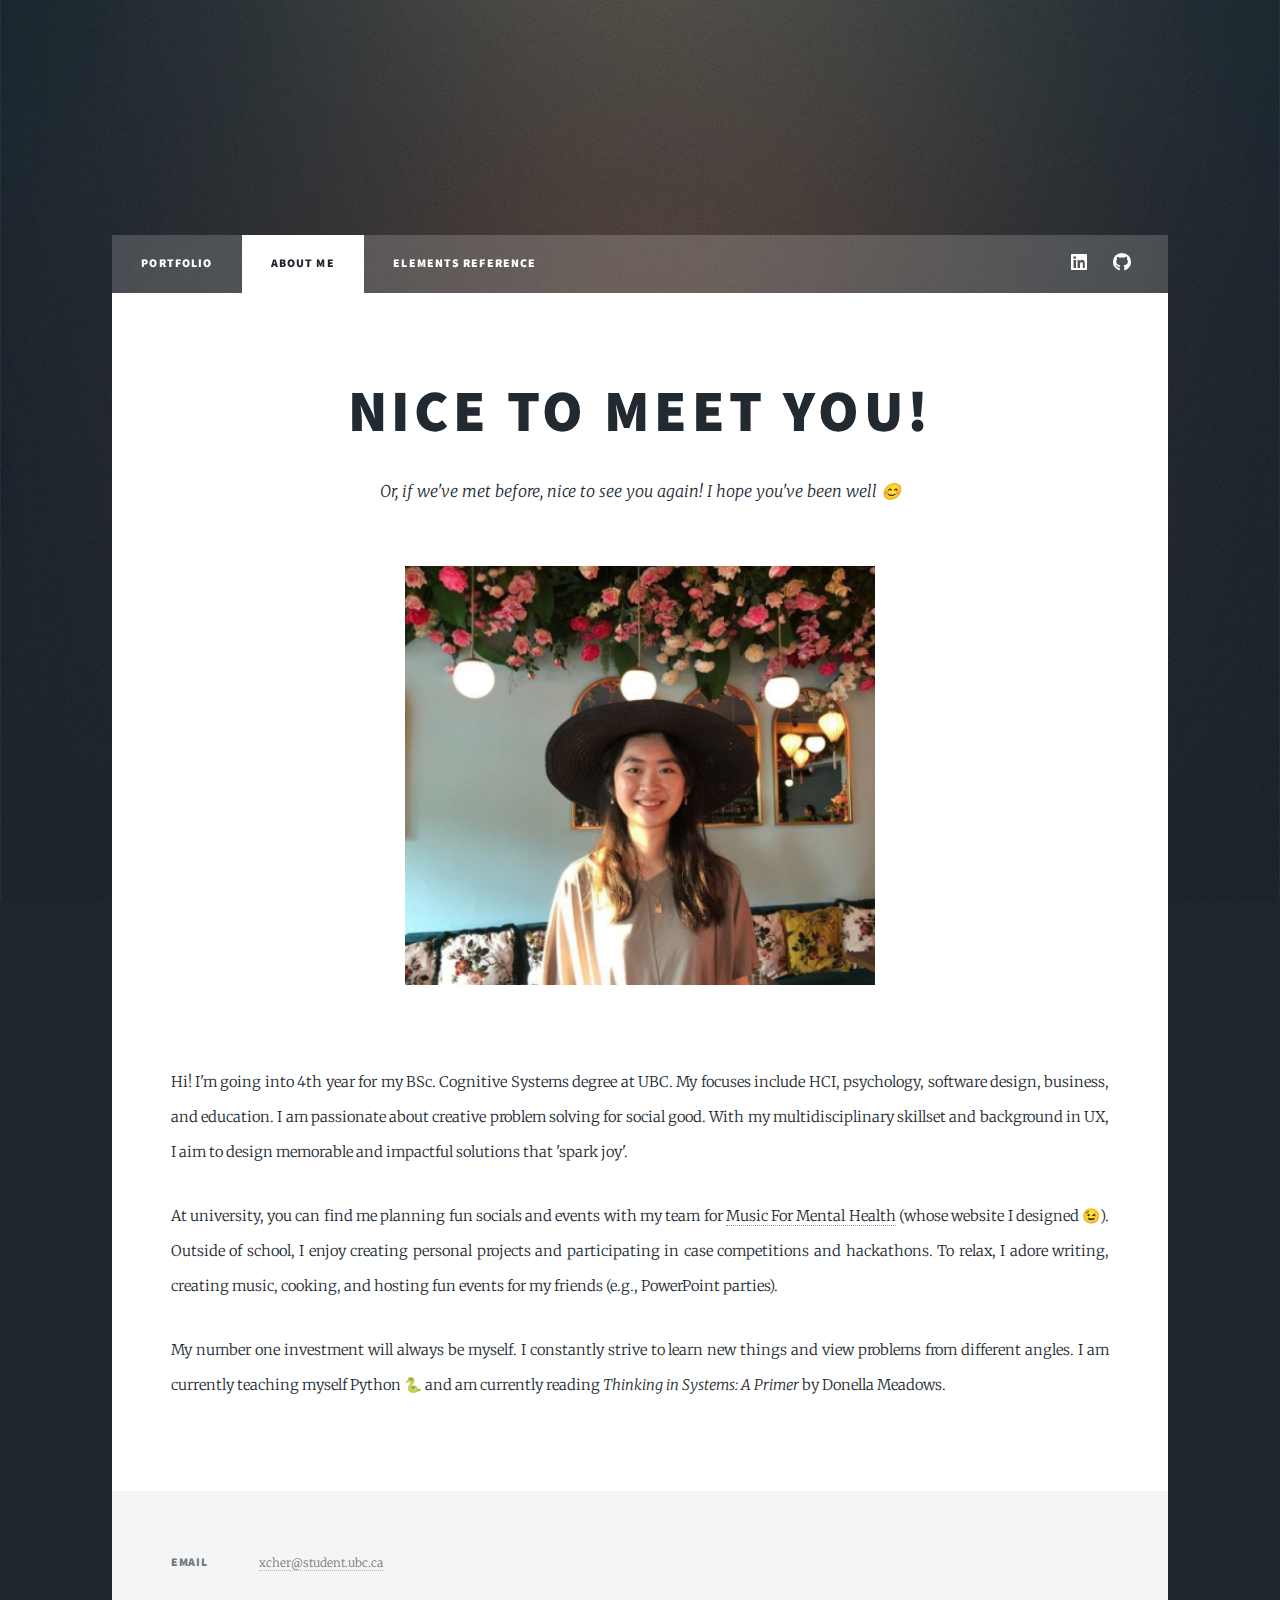
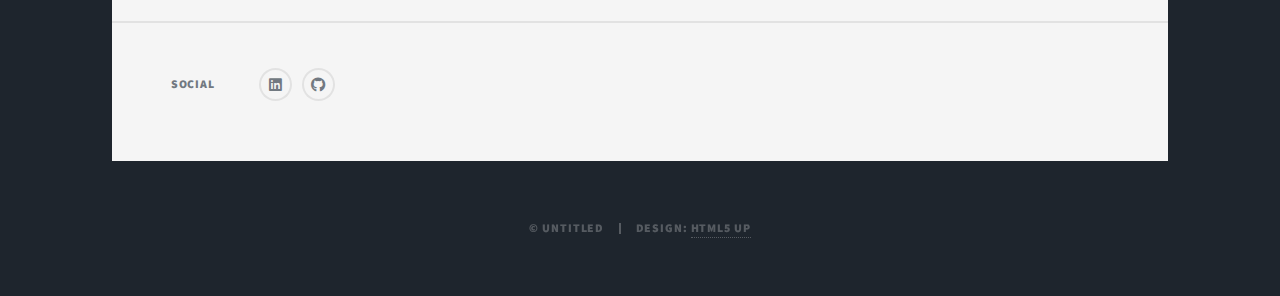
==== about.html @ a1183823 "cart.io pg" ====
<!DOCTYPE HTML>
<!--
	Massively by HTML5 UP
	html5up.net | @ajlkn
	Free for personal and commercial use under the CCA 3.0 license (html5up.net/license)
-->
<html>
	<head>
		<title>About Me</title>
		<link rel="shortcut icon" type="image/png" href="images/cher.png">
		<meta charset="utf-8" />
		<meta name="viewport" content="width=device-width, initial-scale=1, user-scalable=no" />
		<link rel="stylesheet" href="assets/css/main.css" />
		<noscript><link rel="stylesheet" href="assets/css/noscript.css" /></noscript>
	</head>
	<body class="is-preload">

		<!-- Wrapper -->
			<div id="wrapper" class="fade-in">

				<!-- Header -->
					<header id="header">
					</header>

				<!-- Nav -->
					<nav id="nav">
						<ul class="links">
							<li><a href="index.html">Portfolio</a></li>
							<li class="active"><a href="about.html">About Me</a></li>
							<li><a href="elements.html">Elements Reference</a></li>
						</ul>
						<ul class="icons">
							<li><a href="https://www.linkedin.com/in/cher-peng/" target="_blank" class="icon brands fa-linkedin"><span class="label">LinkedIn</span></a></li>
							<li><a href="https://github.com/xcherpeng" target="_blank" class="icon brands fa-github"><span class="label">GitHub</span></a></li>
						</ul>
					</nav>

				<!-- Main -->
					<div id="main">

						<!-- Post -->
							<section class="post">
								<header class="major">
									<h1>Nice to meet you!<br /></h1>
									<p>Or, if we've met before, nice to see you again! I hope you've been well 😊</p>
								</header>
								<div><img class="center" src="images/me.jpg" alt="" /></div>
								<p>Hi! I'm going into 4th year for my BSc. Cognitive Systems degree at UBC.
									My focuses include HCI, psychology, software design, business, and education. 
									I am passionate about creative problem solving for social good. With my multidisciplinary
									skillset and background in UX, I aim to design memorable and impactful solutions that 'spark joy'.
								</p>
								<p>At university, you can find me planning fun socials and events with my team for <a href="https://www.musicformentalhealth.ca/" target="blank">Music For Mental Health</a> (whose website I designed 😉). 
									Outside of school, I enjoy creating personal projects and participating in case competitions and hackathons.
									To relax, I adore writing, creating music, cooking, and hosting fun events for my friends (e.g., PowerPoint parties).
								</p>
								<p>My number one investment will always be myself. I constantly strive to learn new things and view problems
									from different angles. I am currently teaching myself Python 🐍 and am currently reading <i>Thinking in Systems: A Primer</i>
									by Donella Meadows. 
								</p>
								
							</section>

					</div>

				<!-- Footer -->
					<footer id="footer">
						<section class="split contact">
							<section>
								<h3>Email</h3>
								<p><a href="#">xcher@student.ubc.ca</a></p>
							</section>
							<section>
								<h3>Social</h3>
								<ul class="icons alt">
									<li><a href="https://www.linkedin.com/in/cher-peng/" target="_blank" class="icon brands fa-linkedin"><span class="label">LinkedIn</span></a></li>
									<li><a href="https://github.com/xcherpeng" target="_blank" class="icon brands fa-github"><span class="label">GitHub</span></a></li>
								</ul>
							</section>
						</section>
					</footer>

				<!-- Copyright -->
					<div id="copyright">
						<ul><li>&copy; Untitled</li><li>Design: <a href="https://html5up.net">HTML5 UP</a></li></ul>
					</div>

			</div>

		<!-- Scripts -->
			<script src="assets/js/jquery.min.js"></script>
			<script src="assets/js/jquery.scrollex.min.js"></script>
			<script src="assets/js/jquery.scrolly.min.js"></script>
			<script src="assets/js/browser.min.js"></script>
			<script src="assets/js/breakpoints.min.js"></script>
			<script src="assets/js/util.js"></script>
			<script src="assets/js/main.js"></script>

	</body>
</html>
---- assets/css/main.css ----
@import url(fontawesome-all.min.css);
@import url("https://fonts.googleapis.com/css?family=Merriweather:300,700,300italic,700italic|Source+Sans+Pro:900");

/*
	Massively by HTML5 UP
	html5up.net | @ajlkn
	Free for personal and commercial use under the CCA 3.0 license (html5up.net/license)
*/

html, body, div, span, applet, object,
iframe, h1, h2, h3, h4, h5, h6, p, blockquote,
pre, a, abbr, acronym, address, big, cite,
code, del, dfn, em, img, ins, kbd, q, s, samp,
small, strike, strong, sub, sup, tt, var, b,
u, i, center, dl, dt, dd, ol, ul, li, fieldset,
form, label, legend, table, caption, tbody,
tfoot, thead, tr, th, td, article, aside,
canvas, details, embed, figure, figcaption,
footer, header, hgroup, menu, nav, output, ruby,
section, summary, time, mark, audio, video {
	margin: 0;
	padding: 0;
	border: 0;
	font-size: 100%;
	font: inherit;
	vertical-align: baseline;}

article, aside, details, figcaption, figure,
footer, header, hgroup, menu, nav, section {
	display: block;}

body {
	line-height: 1;
}

ol, ul {
	list-style: none;
}

blockquote, q {
	quotes: none;
}

	blockquote:before, blockquote:after, q:before, q:after {
		content: '';
		content: none;
	}

table {
	border-collapse: collapse;
	border-spacing: 0;
}

body {
	-webkit-text-size-adjust: none;
}

mark {
	background-color: transparent;
	color: inherit;
}

input::-moz-focus-inner {
	border: 0;
	padding: 0;
}

input, select, textarea {
	-moz-appearance: none;
	-webkit-appearance: none;
	-ms-appearance: none;
	appearance: none;
}

/* Basic */

	@-ms-viewport {
		width: device-width;
	}

	body {
		-ms-overflow-style: scrollbar;
	}

	@media screen and (max-width: 480px) {

		html, body {
			min-width: 320px;
		}

	}

	html {
		box-sizing: border-box;
	}

	*, *:before, *:after {
		box-sizing: inherit;
	}

	body {
		background-color: #1e252d;
	}

		body.is-preload *, body.is-preload *:before, body.is-preload *:after {
			-moz-animation: none !important;
			-webkit-animation: none !important;
			-ms-animation: none !important;
			animation: none !important;
			-moz-transition: none !important;
			-webkit-transition: none !important;
			-ms-transition: none !important;
			transition: none !important;
		}

/* Type */

	html {
		font-size: 16pt;
	}

		@media screen and (max-width: 1680px) {

			html {
				font-size: 12pt;
			}

		}

		@media screen and (max-width: 1280px) {

			html {
				font-size: 11pt;
			}

		}

		@media screen and (max-width: 360px) {

			html {
				font-size: 10pt;
			}

		}

	body {
		color: #212931;
	}

	body, input, select, textarea {
		font-family: "Merriweather", Georgia, serif;
		font-weight: 300;
		font-size: 1rem;
		line-height: 2.375;
	}

	a {
		-moz-transition: color 0.2s ease-in-out, background-color 0.2s ease-in-out, border-color 0.2s ease-in-out, box-shadow 0.2s ease-in-out;
		-webkit-transition: color 0.2s ease-in-out, background-color 0.2s ease-in-out, border-color 0.2s ease-in-out, box-shadow 0.2s ease-in-out;
		-ms-transition: color 0.2s ease-in-out, background-color 0.2s ease-in-out, border-color 0.2s ease-in-out, box-shadow 0.2s ease-in-out;
		transition: color 0.2s ease-in-out, background-color 0.2s ease-in-out, border-color 0.2s ease-in-out, box-shadow 0.2s ease-in-out;
		border-bottom: dotted 1px;
		text-decoration: none;
	}

		a:hover {
			border-bottom-color: transparent;
		}

	strong, b {
		font-weight: 600;
	}

	em, i {
		font-style: italic;
	}

	p {
		text-align: justify;
		margin: 0 0 2rem 0;
	}

	h1, h2, h3, h4, h5, h6 {
		font-family: "Source Sans Pro", Helvetica, sans-serif;
		font-weight: 900;
		line-height: 1.5;
		letter-spacing: 0.075em;
		text-transform: uppercase;
		margin: 0 0 1rem 0;
	}

		h1 a, h2 a, h3 a, h4 a, h5 a, h6 a {
			border-bottom: 0;
			color: inherit;
			text-decoration: none;
		}

	h1 {
		font-size: 4rem;
		line-height: 1.1;
		margin: 0 0 2rem 0;
	}

	h2 {
		font-size: 1.75rem;
		line-height: 1.3;
		margin: 0 0 1.5rem 0;
	}


	h3 {
		font-size: 1.25rem;
		margin: 0 0 1.5rem 0;
	}

	h4 {
		font-size: 1rem;
	}

	h5 {
		font-size: 0.9rem;
	}

	h6 {
		font-size: 0.8rem;
	}

	sub {
		font-size: 0.8rem;
		position: relative;
		top: 0.5rem;
	}

	sup {
		font-size: 0.8rem;
		position: relative;
		top: -0.5rem;
	}

	blockquote {
		border-left: solid 4px;
		font-style: italic;
		margin: 0 0 2rem 0;
		padding: 0.5rem 0 0.5rem 2rem;
	}

	code {
		border: solid 2px;
		font-family: "Courier New", monospace;
		font-size: 0.9rem;
		margin: 0 0.25rem;
		padding: 0.25rem 0.65rem;
	}

	pre {
		-webkit-overflow-scrolling: touch;
		font-family: "Courier New", monospace;
		font-size: 0.9rem;
		margin: 0 0 2rem 0;
	}

		pre code {
			display: block;
			line-height: 1.75;
			padding: 1rem 1.5rem;
			overflow-x: auto;
		}

	hr {
		border: 0;
		border-bottom: solid 2px;
		margin: 3rem 0;
	}

		hr.major {
			margin: 5rem 0;
		}

	.align-left {
		text-align: left;
	}

	.align-center {
		text-align: center;
	}

	.align-right {
		text-align: right;
	}

	input, select, textarea {
		color: #212931;
	}

	a {
		color: #212931;
		border-bottom-color: rgba(33, 41, 49, 0.5);
	}

		a:hover {
			border-bottom-color: transparent;
			color: #18bfef !important;
		}

	strong, b {
		color: #212931;
	}

	h1, h2, h3, h4, h5, h6 {
		color: #212931;
	}

	blockquote {
		border-left-color: #eeeeee;
	}

	code {
		background: rgba(220, 220, 220, 0.25);
		border-color: #eeeeee;
	}

	hr {
		border-bottom-color: #eeeeee;
	}

/* Row */

	.row {
		display: flex;
		flex-wrap: wrap;
		box-sizing: border-box;
		align-items: stretch;
	}

		.row > * {
			box-sizing: border-box;
		}

		.row.gtr-uniform > * > :last-child {
			margin-bottom: 0;
		}

		.row.aln-left {
			justify-content: flex-start;
		}

		.row.aln-center {
			justify-content: center;
		}

		.row.aln-right {
			justify-content: flex-end;
		}

		.row.aln-top {
			align-items: flex-start;
		}

		.row.aln-middle {
			align-items: center;
		}

		.row.aln-bottom {
			align-items: flex-end;
		}

		.row > .imp {
			order: -1;
		}

		.row > .col-1 {
			width: 8.33333%;
		}

		.row > .off-1 {
			margin-left: 8.33333%;
		}

		.row > .col-2 {
			width: 16.66667%;
		}

		.row > .off-2 {
			margin-left: 16.66667%;
		}

		.row > .col-3 {
			width: 25%;
		}

		.row > .off-3 {
			margin-left: 25%;
		}

		.row > .col-4 {
			width: 33.33333%;
		}

		.row > .off-4 {
			margin-left: 33.33333%;
		}

		.row > .col-5 {
			width: 41.66667%;
		}

		.row > .off-5 {
			margin-left: 41.66667%;
		}

		.row > .col-6 {
			width: 50%;
		}

		.row > .off-6 {
			margin-left: 50%;
		}

		.row > .col-7 {
			width: 58.33333%;
		}

		.row > .off-7 {
			margin-left: 58.33333%;
		}

		.row > .col-8 {
			width: 66.66667%;
		}

		.row > .off-8 {
			margin-left: 66.66667%;
		}

		.row > .col-9 {
			width: 75%;
		}

		.row > .off-9 {
			margin-left: 75%;
		}

		.row > .col-10 {
			width: 83.33333%;
		}

		.row > .off-10 {
			margin-left: 83.33333%;
		}

		.row > .col-11 {
			width: 91.66667%;
		}

		.row > .off-11 {
			margin-left: 91.66667%;
		}

		.row > .col-12 {
			width: 100%;
		}

		.row > .off-12 {
			margin-left: 100%;
		}

		.row.gtr-0 {
			margin-top: 0;
			margin-left: 0rem;
		}

			.row.gtr-0 > * {
				padding: 0 0 0 0rem;
			}

			.row.gtr-0.gtr-uniform {
				margin-top: 0rem;
			}

				.row.gtr-0.gtr-uniform > * {
					padding-top: 0rem;
				}

		.row.gtr-25 {
			margin-top: 0;
			margin-left: -0.375rem;
		}

			.row.gtr-25 > * {
				padding: 0 0 0 0.375rem;
			}

			.row.gtr-25.gtr-uniform {
				margin-top: -0.375rem;
			}

				.row.gtr-25.gtr-uniform > * {
					padding-top: 0.375rem;
				}

		.row.gtr-50 {
			margin-top: 0;
			margin-left: -0.75rem;
		}

			.row.gtr-50 > * {
				padding: 0 0 0 0.75rem;
			}

			.row.gtr-50.gtr-uniform {
				margin-top: -0.75rem;
			}

				.row.gtr-50.gtr-uniform > * {
					padding-top: 0.75rem;
				}

		.row {
			margin-top: 0;
			margin-left: -1.5rem;
		}

			.row > * {
				padding: 0 0 0 1.5rem;
			}

			.row.gtr-uniform {
				margin-top: -1.5rem;
			}

				.row.gtr-uniform > * {
					padding-top: 1.5rem;
				}

		.row.gtr-150 {
			margin-top: 0;
			margin-left: -2.25rem;
		}

			.row.gtr-150 > * {
				padding: 0 0 0 2.25rem;
			}

			.row.gtr-150.gtr-uniform {
				margin-top: -2.25rem;
			}

				.row.gtr-150.gtr-uniform > * {
					padding-top: 2.25rem;
				}

		.row.gtr-200 {
			margin-top: 0;
			margin-left: -3rem;
		}

			.row.gtr-200 > * {
				padding: 0 0 0 3rem;
			}

			.row.gtr-200.gtr-uniform {
				margin-top: -3rem;
			}

				.row.gtr-200.gtr-uniform > * {
					padding-top: 3rem;
				}

		@media screen and (max-width: 1680px) {

			.row {
				display: flex;
				flex-wrap: wrap;
				box-sizing: border-box;
				align-items: stretch;
			}

				.row > * {
					box-sizing: border-box;
				}

				.row.gtr-uniform > * > :last-child {
					margin-bottom: 0;
				}

				.row.aln-left {
					justify-content: flex-start;
				}

				.row.aln-center {
					justify-content: center;
				}

				.row.aln-right {
					justify-content: flex-end;
				}

				.row.aln-top {
					align-items: flex-start;
				}

				.row.aln-middle {
					align-items: center;
				}

				.row.aln-bottom {
					align-items: flex-end;
				}

				.row > .imp-xlarge {
					order: -1;
				}

				.row > .col-1-xlarge {
					width: 8.33333%;
				}

				.row > .off-1-xlarge {
					margin-left: 8.33333%;
				}

				.row > .col-2-xlarge {
					width: 16.66667%;
				}

				.row > .off-2-xlarge {
					margin-left: 16.66667%;
				}

				.row > .col-3-xlarge {
					width: 25%;
				}

				.row > .off-3-xlarge {
					margin-left: 25%;
				}

				.row > .col-4-xlarge {
					width: 33.33333%;
				}

				.row > .off-4-xlarge {
					margin-left: 33.33333%;
				}

				.row > .col-5-xlarge {
					width: 41.66667%;
				}

				.row > .off-5-xlarge {
					margin-left: 41.66667%;
				}

				.row > .col-6-xlarge {
					width: 50%;
				}

				.row > .off-6-xlarge {
					margin-left: 50%;
				}

				.row > .col-7-xlarge {
					width: 58.33333%;
				}

				.row > .off-7-xlarge {
					margin-left: 58.33333%;
				}

				.row > .col-8-xlarge {
					width: 66.66667%;
				}

				.row > .off-8-xlarge {
					margin-left: 66.66667%;
				}

				.row > .col-9-xlarge {
					width: 75%;
				}

				.row > .off-9-xlarge {
					margin-left: 75%;
				}

				.row > .col-10-xlarge {
					width: 83.33333%;
				}

				.row > .off-10-xlarge {
					margin-left: 83.33333%;
				}

				.row > .col-11-xlarge {
					width: 91.66667%;
				}

				.row > .off-11-xlarge {
					margin-left: 91.66667%;
				}

				.row > .col-12-xlarge {
					width: 100%;
				}

				.row > .off-12-xlarge {
					margin-left: 100%;
				}

				.row.gtr-0 {
					margin-top: 0;
					margin-left: 0rem;
				}

					.row.gtr-0 > * {
						padding: 0 0 0 0rem;
					}

					.row.gtr-0.gtr-uniform {
						margin-top: 0rem;
					}

						.row.gtr-0.gtr-uniform > * {
							padding-top: 0rem;
						}

				.row.gtr-25 {
					margin-top: 0;
					margin-left: -0.375rem;
				}

					.row.gtr-25 > * {
						padding: 0 0 0 0.375rem;
					}

					.row.gtr-25.gtr-uniform {
						margin-top: -0.375rem;
					}

						.row.gtr-25.gtr-uniform > * {
							padding-top: 0.375rem;
						}

				.row.gtr-50 {
					margin-top: 0;
					margin-left: -0.75rem;
				}

					.row.gtr-50 > * {
						padding: 0 0 0 0.75rem;
					}

					.row.gtr-50.gtr-uniform {
						margin-top: -0.75rem;
					}

						.row.gtr-50.gtr-uniform > * {
							padding-top: 0.75rem;
						}

				.row {
					margin-top: 0;
					margin-left: -1.5rem;
				}

					.row > * {
						padding: 0 0 0 1.5rem;
					}

					.row.gtr-uniform {
						margin-top: -1.5rem;
					}

						.row.gtr-uniform > * {
							padding-top: 1.5rem;
						}

				.row.gtr-150 {
					margin-top: 0;
					margin-left: -2.25rem;
				}

					.row.gtr-150 > * {
						padding: 0 0 0 2.25rem;
					}

					.row.gtr-150.gtr-uniform {
						margin-top: -2.25rem;
					}

						.row.gtr-150.gtr-uniform > * {
							padding-top: 2.25rem;
						}

				.row.gtr-200 {
					margin-top: 0;
					margin-left: -3rem;
				}

					.row.gtr-200 > * {
						padding: 0 0 0 3rem;
					}

					.row.gtr-200.gtr-uniform {
						margin-top: -3rem;
					}

						.row.gtr-200.gtr-uniform > * {
							padding-top: 3rem;
						}

		}

		@media screen and (max-width: 1280px) {

			.row {
				display: flex;
				flex-wrap: wrap;
				box-sizing: border-box;
				align-items: stretch;
			}

				.row > * {
					box-sizing: border-box;
				}

				.row.gtr-uniform > * > :last-child {
					margin-bottom: 0;
				}

				.row.aln-left {
					justify-content: flex-start;
				}

				.row.aln-center {
					justify-content: center;
				}

				.row.aln-right {
					justify-content: flex-end;
				}

				.row.aln-top {
					align-items: flex-start;
				}

				.row.aln-middle {
					align-items: center;
				}

				.row.aln-bottom {
					align-items: flex-end;
				}

				.row > .imp-large {
					order: -1;
				}

				.row > .col-1-large {
					width: 8.33333%;
				}

				.row > .off-1-large {
					margin-left: 8.33333%;
				}

				.row > .col-2-large {
					width: 16.66667%;
				}

				.row > .off-2-large {
					margin-left: 16.66667%;
				}

				.row > .col-3-large {
					width: 25%;
				}

				.row > .off-3-large {
					margin-left: 25%;
				}

				.row > .col-4-large {
					width: 33.33333%;
				}

				.row > .off-4-large {
					margin-left: 33.33333%;
				}

				.row > .col-5-large {
					width: 41.66667%;
				}

				.row > .off-5-large {
					margin-left: 41.66667%;
				}

				.row > .col-6-large {
					width: 50%;
				}

				.row > .off-6-large {
					margin-left: 50%;
				}

				.row > .col-7-large {
					width: 58.33333%;
				}

				.row > .off-7-large {
					margin-left: 58.33333%;
				}

				.row > .col-8-large {
					width: 66.66667%;
				}

				.row > .off-8-large {
					margin-left: 66.66667%;
				}

				.row > .col-9-large {
					width: 75%;
				}

				.row > .off-9-large {
					margin-left: 75%;
				}

				.row > .col-10-large {
					width: 83.33333%;
				}

				.row > .off-10-large {
					margin-left: 83.33333%;
				}

				.row > .col-11-large {
					width: 91.66667%;
				}

				.row > .off-11-large {
					margin-left: 91.66667%;
				}

				.row > .col-12-large {
					width: 100%;
				}

				.row > .off-12-large {
					margin-left: 100%;
				}

				.row.gtr-0 {
					margin-top: 0;
					margin-left: 0rem;
				}

					.row.gtr-0 > * {
						padding: 0 0 0 0rem;
					}

					.row.gtr-0.gtr-uniform {
						margin-top: 0rem;
					}

						.row.gtr-0.gtr-uniform > * {
							padding-top: 0rem;
						}

				.row.gtr-25 {
					margin-top: 0;
					margin-left: -0.375rem;
				}

					.row.gtr-25 > * {
						padding: 0 0 0 0.375rem;
					}

					.row.gtr-25.gtr-uniform {
						margin-top: -0.375rem;
					}

						.row.gtr-25.gtr-uniform > * {
							padding-top: 0.375rem;
						}

				.row.gtr-50 {
					margin-top: 0;
					margin-left: -0.75rem;
				}

					.row.gtr-50 > * {
						padding: 0 0 0 0.75rem;
					}

					.row.gtr-50.gtr-uniform {
						margin-top: -0.75rem;
					}

						.row.gtr-50.gtr-uniform > * {
							padding-top: 0.75rem;
						}

				.row {
					margin-top: 0;
					margin-left: -1.5rem;
				}

					.row > * {
						padding: 0 0 0 1.5rem;
					}

					.row.gtr-uniform {
						margin-top: -1.5rem;
					}

						.row.gtr-uniform > * {
							padding-top: 1.5rem;
						}

				.row.gtr-150 {
					margin-top: 0;
					margin-left: -2.25rem;
				}

					.row.gtr-150 > * {
						padding: 0 0 0 2.25rem;
					}

					.row.gtr-150.gtr-uniform {
						margin-top: -2.25rem;
					}

						.row.gtr-150.gtr-uniform > * {
							padding-top: 2.25rem;
						}

				.row.gtr-200 {
					margin-top: 0;
					margin-left: -3rem;
				}

					.row.gtr-200 > * {
						padding: 0 0 0 3rem;
					}

					.row.gtr-200.gtr-uniform {
						margin-top: -3rem;
					}

						.row.gtr-200.gtr-uniform > * {
							padding-top: 3rem;
						}

		}

		@media screen and (max-width: 980px) {

			.row {
				display: flex;
				flex-wrap: wrap;
				box-sizing: border-box;
				align-items: stretch;
			}

				.row > * {
					box-sizing: border-box;
				}

				.row.gtr-uniform > * > :last-child {
					margin-bottom: 0;
				}

				.row.aln-left {
					justify-content: flex-start;
				}

				.row.aln-center {
					justify-content: center;
				}

				.row.aln-right {
					justify-content: flex-end;
				}

				.row.aln-top {
					align-items: flex-start;
				}

				.row.aln-middle {
					align-items: center;
				}

				.row.aln-bottom {
					align-items: flex-end;
				}

				.row > .imp-medium {
					order: -1;
				}

				.row > .col-1-medium {
					width: 8.33333%;
				}

				.row > .off-1-medium {
					margin-left: 8.33333%;
				}

				.row > .col-2-medium {
					width: 16.66667%;
				}

				.row > .off-2-medium {
					margin-left: 16.66667%;
				}

				.row > .col-3-medium {
					width: 25%;
				}

				.row > .off-3-medium {
					margin-left: 25%;
				}

				.row > .col-4-medium {
					width: 33.33333%;
				}

				.row > .off-4-medium {
					margin-left: 33.33333%;
				}

				.row > .col-5-medium {
					width: 41.66667%;
				}

				.row > .off-5-medium {
					margin-left: 41.66667%;
				}

				.row > .col-6-medium {
					width: 50%;
				}

				.row > .off-6-medium {
					margin-left: 50%;
				}

				.row > .col-7-medium {
					width: 58.33333%;
				}

				.row > .off-7-medium {
					margin-left: 58.33333%;
				}

				.row > .col-8-medium {
					width: 66.66667%;
				}

				.row > .off-8-medium {
					margin-left: 66.66667%;
				}

				.row > .col-9-medium {
					width: 75%;
				}

				.row > .off-9-medium {
					margin-left: 75%;
				}

				.row > .col-10-medium {
					width: 83.33333%;
				}

				.row > .off-10-medium {
					margin-left: 83.33333%;
				}

				.row > .col-11-medium {
					width: 91.66667%;
				}

				.row > .off-11-medium {
					margin-left: 91.66667%;
				}

				.row > .col-12-medium {
					width: 100%;
				}

				.row > .off-12-medium {
					margin-left: 100%;
				}

				.row.gtr-0 {
					margin-top: 0;
					margin-left: 0rem;
				}

					.row.gtr-0 > * {
						padding: 0 0 0 0rem;
					}

					.row.gtr-0.gtr-uniform {
						margin-top: 0rem;
					}

						.row.gtr-0.gtr-uniform > * {
							padding-top: 0rem;
						}

				.row.gtr-25 {
					margin-top: 0;
					margin-left: -0.375rem;
				}

					.row.gtr-25 > * {
						padding: 0 0 0 0.375rem;
					}

					.row.gtr-25.gtr-uniform {
						margin-top: -0.375rem;
					}

						.row.gtr-25.gtr-uniform > * {
							padding-top: 0.375rem;
						}

				.row.gtr-50 {
					margin-top: 0;
					margin-left: -0.75rem;
				}

					.row.gtr-50 > * {
						padding: 0 0 0 0.75rem;
					}

					.row.gtr-50.gtr-uniform {
						margin-top: -0.75rem;
					}

						.row.gtr-50.gtr-uniform > * {
							padding-top: 0.75rem;
						}

				.row {
					margin-top: 0;
					margin-left: -1.5rem;
				}

					.row > * {
						padding: 0 0 0 1.5rem;
					}

					.row.gtr-uniform {
						margin-top: -1.5rem;
					}

						.row.gtr-uniform > * {
							padding-top: 1.5rem;
						}

				.row.gtr-150 {
					margin-top: 0;
					margin-left: -2.25rem;
				}

					.row.gtr-150 > * {
						padding: 0 0 0 2.25rem;
					}

					.row.gtr-150.gtr-uniform {
						margin-top: -2.25rem;
					}

						.row.gtr-150.gtr-uniform > * {
							padding-top: 2.25rem;
						}

				.row.gtr-200 {
					margin-top: 0;
					margin-left: -3rem;
				}

					.row.gtr-200 > * {
						padding: 0 0 0 3rem;
					}

					.row.gtr-200.gtr-uniform {
						margin-top: -3rem;
					}

						.row.gtr-200.gtr-uniform > * {
							padding-top: 3rem;
						}

		}

		@media screen and (max-width: 736px) {

			.row {
				display: flex;
				flex-wrap: wrap;
				box-sizing: border-box;
				align-items: stretch;
			}

				.row > * {
					box-sizing: border-box;
				}

				.row.gtr-uniform > * > :last-child {
					margin-bottom: 0;
				}

				.row.aln-left {
					justify-content: flex-start;
				}

				.row.aln-center {
					justify-content: center;
				}

				.row.aln-right {
					justify-content: flex-end;
				}

				.row.aln-top {
					align-items: flex-start;
				}

				.row.aln-middle {
					align-items: center;
				}

				.row.aln-bottom {
					align-items: flex-end;
				}

				.row > .imp-small {
					order: -1;
				}

				.row > .col-1-small {
					width: 8.33333%;
				}

				.row > .off-1-small {
					margin-left: 8.33333%;
				}

				.row > .col-2-small {
					width: 16.66667%;
				}

				.row > .off-2-small {
					margin-left: 16.66667%;
				}

				.row > .col-3-small {
					width: 25%;
				}

				.row > .off-3-small {
					margin-left: 25%;
				}

				.row > .col-4-small {
					width: 33.33333%;
				}

				.row > .off-4-small {
					margin-left: 33.33333%;
				}

				.row > .col-5-small {
					width: 41.66667%;
				}

				.row > .off-5-small {
					margin-left: 41.66667%;
				}

				.row > .col-6-small {
					width: 50%;
				}

				.row > .off-6-small {
					margin-left: 50%;
				}

				.row > .col-7-small {
					width: 58.33333%;
				}

				.row > .off-7-small {
					margin-left: 58.33333%;
				}

				.row > .col-8-small {
					width: 66.66667%;
				}

				.row > .off-8-small {
					margin-left: 66.66667%;
				}

				.row > .col-9-small {
					width: 75%;
				}

				.row > .off-9-small {
					margin-left: 75%;
				}

				.row > .col-10-small {
					width: 83.33333%;
				}

				.row > .off-10-small {
					margin-left: 83.33333%;
				}

				.row > .col-11-small {
					width: 91.66667%;
				}

				.row > .off-11-small {
					margin-left: 91.66667%;
				}

				.row > .col-12-small {
					width: 100%;
				}

				.row > .off-12-small {
					margin-left: 100%;
				}

				.row.gtr-0 {
					margin-top: 0;
					margin-left: 0rem;
				}

					.row.gtr-0 > * {
						padding: 0 0 0 0rem;
					}

					.row.gtr-0.gtr-uniform {
						margin-top: 0rem;
					}

						.row.gtr-0.gtr-uniform > * {
							padding-top: 0rem;
						}

				.row.gtr-25 {
					margin-top: 0;
					margin-left: -0.375rem;
				}

					.row.gtr-25 > * {
						padding: 0 0 0 0.375rem;
					}

					.row.gtr-25.gtr-uniform {
						margin-top: -0.375rem;
					}

						.row.gtr-25.gtr-uniform > * {
							padding-top: 0.375rem;
						}

				.row.gtr-50 {
					margin-top: 0;
					margin-left: -0.75rem;
				}

					.row.gtr-50 > * {
						padding: 0 0 0 0.75rem;
					}

					.row.gtr-50.gtr-uniform {
						margin-top: -0.75rem;
					}

						.row.gtr-50.gtr-uniform > * {
							padding-top: 0.75rem;
						}

				.row {
					margin-top: 0;
					margin-left: -1.5rem;
				}

					.row > * {
						padding: 0 0 0 1.5rem;
					}

					.row.gtr-uniform {
						margin-top: -1.5rem;
					}

						.row.gtr-uniform > * {
							padding-top: 1.5rem;
						}

				.row.gtr-150 {
					margin-top: 0;
					margin-left: -2.25rem;
				}

					.row.gtr-150 > * {
						padding: 0 0 0 2.25rem;
					}

					.row.gtr-150.gtr-uniform {
						margin-top: -2.25rem;
					}

						.row.gtr-150.gtr-uniform > * {
							padding-top: 2.25rem;
						}

				.row.gtr-200 {
					margin-top: 0;
					margin-left: -3rem;
				}

					.row.gtr-200 > * {
						padding: 0 0 0 3rem;
					}

					.row.gtr-200.gtr-uniform {
						margin-top: -3rem;
					}

						.row.gtr-200.gtr-uniform > * {
							padding-top: 3rem;
						}

		}

		@media screen and (max-width: 480px) {

			.row {
				display: flex;
				flex-wrap: wrap;
				box-sizing: border-box;
				align-items: stretch;
			}

				.row > * {
					box-sizing: border-box;
				}

				.row.gtr-uniform > * > :last-child {
					margin-bottom: 0;
				}

				.row.aln-left {
					justify-content: flex-start;
				}

				.row.aln-center {
					justify-content: center;
				}

				.row.aln-right {
					justify-content: flex-end;
				}

				.row.aln-top {
					align-items: flex-start;
				}

				.row.aln-middle {
					align-items: center;
				}

				.row.aln-bottom {
					align-items: flex-end;
				}

				.row > .imp-xsmall {
					order: -1;
				}

				.row > .col-1-xsmall {
					width: 8.33333%;
				}

				.row > .off-1-xsmall {
					margin-left: 8.33333%;
				}

				.row > .col-2-xsmall {
					width: 16.66667%;
				}

				.row > .off-2-xsmall {
					margin-left: 16.66667%;
				}

				.row > .col-3-xsmall {
					width: 25%;
				}

				.row > .off-3-xsmall {
					margin-left: 25%;
				}

				.row > .col-4-xsmall {
					width: 33.33333%;
				}

				.row > .off-4-xsmall {
					margin-left: 33.33333%;
				}

				.row > .col-5-xsmall {
					width: 41.66667%;
				}

				.row > .off-5-xsmall {
					margin-left: 41.66667%;
				}

				.row > .col-6-xsmall {
					width: 50%;
				}

				.row > .off-6-xsmall {
					margin-left: 50%;
				}

				.row > .col-7-xsmall {
					width: 58.33333%;
				}

				.row > .off-7-xsmall {
					margin-left: 58.33333%;
				}

				.row > .col-8-xsmall {
					width: 66.66667%;
				}

				.row > .off-8-xsmall {
					margin-left: 66.66667%;
				}

				.row > .col-9-xsmall {
					width: 75%;
				}

				.row > .off-9-xsmall {
					margin-left: 75%;
				}

				.row > .col-10-xsmall {
					width: 83.33333%;
				}

				.row > .off-10-xsmall {
					margin-left: 83.33333%;
				}

				.row > .col-11-xsmall {
					width: 91.66667%;
				}

				.row > .off-11-xsmall {
					margin-left: 91.66667%;
				}

				.row > .col-12-xsmall {
					width: 100%;
				}

				.row > .off-12-xsmall {
					margin-left: 100%;
				}

				.row.gtr-0 {
					margin-top: 0;
					margin-left: 0rem;
				}

					.row.gtr-0 > * {
						padding: 0 0 0 0rem;
					}

					.row.gtr-0.gtr-uniform {
						margin-top: 0rem;
					}

						.row.gtr-0.gtr-uniform > * {
							padding-top: 0rem;
						}

				.row.gtr-25 {
					margin-top: 0;
					margin-left: -0.375rem;
				}

					.row.gtr-25 > * {
						padding: 0 0 0 0.375rem;
					}

					.row.gtr-25.gtr-uniform {
						margin-top: -0.375rem;
					}

						.row.gtr-25.gtr-uniform > * {
							padding-top: 0.375rem;
						}

				.row.gtr-50 {
					margin-top: 0;
					margin-left: -0.75rem;
				}

					.row.gtr-50 > * {
						padding: 0 0 0 0.75rem;
					}

					.row.gtr-50.gtr-uniform {
						margin-top: -0.75rem;
					}

						.row.gtr-50.gtr-uniform > * {
							padding-top: 0.75rem;
						}

				.row {
					margin-top: 0;
					margin-left: -1.5rem;
				}

					.row > * {
						padding: 0 0 0 1.5rem;
					}

					.row.gtr-uniform {
						margin-top: -1.5rem;
					}

						.row.gtr-uniform > * {
							padding-top: 1.5rem;
						}

				.row.gtr-150 {
					margin-top: 0;
					margin-left: -2.25rem;
				}

					.row.gtr-150 > * {
						padding: 0 0 0 2.25rem;
					}

					.row.gtr-150.gtr-uniform {
						margin-top: -2.25rem;
					}

						.row.gtr-150.gtr-uniform > * {
							padding-top: 2.25rem;
						}

				.row.gtr-200 {
					margin-top: 0;
					margin-left: -3rem;
				}

					.row.gtr-200 > * {
						padding: 0 0 0 3rem;
					}

					.row.gtr-200.gtr-uniform {
						margin-top: -3rem;
					}

						.row.gtr-200.gtr-uniform > * {
							padding-top: 3rem;
						}

		}

		@media screen and (max-width: 360px) {

			.row {
				display: flex;
				flex-wrap: wrap;
				box-sizing: border-box;
				align-items: stretch;
			}

				.row > * {
					box-sizing: border-box;
				}

				.row.gtr-uniform > * > :last-child {
					margin-bottom: 0;
				}

				.row.aln-left {
					justify-content: flex-start;
				}

				.row.aln-center {
					justify-content: center;
				}

				.row.aln-right {
					justify-content: flex-end;
				}

				.row.aln-top {
					align-items: flex-start;
				}

				.row.aln-middle {
					align-items: center;
				}

				.row.aln-bottom {
					align-items: flex-end;
				}

				.row > .imp-xxsmall {
					order: -1;
				}

				.row > .col-1-xxsmall {
					width: 8.33333%;
				}

				.row > .off-1-xxsmall {
					margin-left: 8.33333%;
				}

				.row > .col-2-xxsmall {
					width: 16.66667%;
				}

				.row > .off-2-xxsmall {
					margin-left: 16.66667%;
				}

				.row > .col-3-xxsmall {
					width: 25%;
				}

				.row > .off-3-xxsmall {
					margin-left: 25%;
				}

				.row > .col-4-xxsmall {
					width: 33.33333%;
				}

				.row > .off-4-xxsmall {
					margin-left: 33.33333%;
				}

				.row > .col-5-xxsmall {
					width: 41.66667%;
				}

				.row > .off-5-xxsmall {
					margin-left: 41.66667%;
				}

				.row > .col-6-xxsmall {
					width: 50%;
				}

				.row > .off-6-xxsmall {
					margin-left: 50%;
				}

				.row > .col-7-xxsmall {
					width: 58.33333%;
				}

				.row > .off-7-xxsmall {
					margin-left: 58.33333%;
				}

				.row > .col-8-xxsmall {
					width: 66.66667%;
				}

				.row > .off-8-xxsmall {
					margin-left: 66.66667%;
				}

				.row > .col-9-xxsmall {
					width: 75%;
				}

				.row > .off-9-xxsmall {
					margin-left: 75%;
				}

				.row > .col-10-xxsmall {
					width: 83.33333%;
				}

				.row > .off-10-xxsmall {
					margin-left: 83.33333%;
				}

				.row > .col-11-xxsmall {
					width: 91.66667%;
				}

				.row > .off-11-xxsmall {
					margin-left: 91.66667%;
				}

				.row > .col-12-xxsmall {
					width: 100%;
				}

				.row > .off-12-xxsmall {
					margin-left: 100%;
				}

				.row.gtr-0 {
					margin-top: 0;
					margin-left: 0rem;
				}

					.row.gtr-0 > * {
						padding: 0 0 0 0rem;
					}

					.row.gtr-0.gtr-uniform {
						margin-top: 0rem;
					}

						.row.gtr-0.gtr-uniform > * {
							padding-top: 0rem;
						}

				.row.gtr-25 {
					margin-top: 0;
					margin-left: -0.375rem;
				}

					.row.gtr-25 > * {
						padding: 0 0 0 0.375rem;
					}

					.row.gtr-25.gtr-uniform {
						margin-top: -0.375rem;
					}

						.row.gtr-25.gtr-uniform > * {
							padding-top: 0.375rem;
						}

				.row.gtr-50 {
					margin-top: 0;
					margin-left: -0.75rem;
				}

					.row.gtr-50 > * {
						padding: 0 0 0 0.75rem;
					}

					.row.gtr-50.gtr-uniform {
						margin-top: -0.75rem;
					}

						.row.gtr-50.gtr-uniform > * {
							padding-top: 0.75rem;
						}

				.row {
					margin-top: 0;
					margin-left: -1.5rem;
				}

					.row > * {
						padding: 0 0 0 1.5rem;
					}

					.row.gtr-uniform {
						margin-top: -1.5rem;
					}

						.row.gtr-uniform > * {
							padding-top: 1.5rem;
						}

				.row.gtr-150 {
					margin-top: 0;
					margin-left: -2.25rem;
				}

					.row.gtr-150 > * {
						padding: 0 0 0 2.25rem;
					}

					.row.gtr-150.gtr-uniform {
						margin-top: -2.25rem;
					}

						.row.gtr-150.gtr-uniform > * {
							padding-top: 2.25rem;
						}

				.row.gtr-200 {
					margin-top: 0;
					margin-left: -3rem;
				}

					.row.gtr-200 > * {
						padding: 0 0 0 3rem;
					}

					.row.gtr-200.gtr-uniform {
						margin-top: -3rem;
					}

						.row.gtr-200.gtr-uniform > * {
							padding-top: 3rem;
						}

		}

/* Box */

	.box {
		border: solid 2px;
		margin-bottom: 2rem;
		padding: 1.5rem;
	}

		.box > :last-child,
		.box > :last-child > :last-child,
		.box > :last-child > :last-child > :last-child {
			margin-bottom: 0;
		}

		.box.alt {
			border: 0;
			border-radius: 0;
			padding: 0;
		}

	.box {
		border-color: #eeeeee;
	}

/* Button */

	input[type="submit"],
	input[type="reset"],
	input[type="button"],
	button,
	.button {
		-moz-appearance: none;
		-webkit-appearance: none;
		-ms-appearance: none;
		appearance: none;
		-moz-transition: background-color 0.2s ease-in-out, box-shadow 0.2s ease-in-out, color 0.2s ease-in-out;
		-webkit-transition: background-color 0.2s ease-in-out, box-shadow 0.2s ease-in-out, color 0.2s ease-in-out;
		-ms-transition: background-color 0.2s ease-in-out, box-shadow 0.2s ease-in-out, color 0.2s ease-in-out;
		transition: background-color 0.2s ease-in-out, box-shadow 0.2s ease-in-out, color 0.2s ease-in-out;
		border: 0;
		border-radius: 0;
		cursor: pointer;
		display: inline-block;
		font-family: "Source Sans Pro", Helvetica, sans-serif;
		font-size: 0.8rem;
		font-weight: 900;
		letter-spacing: 0.075em;
		height: 3rem;
		line-height: 3rem;
		padding: 0 2rem;
		text-align: center;
		text-decoration: none;
		text-transform: uppercase;
		white-space: nowrap;
	}

		input[type="submit"].icon:before,
		input[type="reset"].icon:before,
		input[type="button"].icon:before,
		button.icon:before,
		.button.icon:before {
			margin-right: 0.5rem;
		}

		input[type="submit"].icon.solo,
		input[type="reset"].icon.solo,
		input[type="button"].icon.solo,
		button.icon.solo,
		.button.icon.solo {
			position: relative;
			width: 4rem;
			height: 4rem;
			line-height: 4rem;
			border-radius: 4rem;
			text-indent: 4rem;
			overflow: hidden;
			padding: 0;
			white-space: nowrap;
		}

			input[type="submit"].icon.solo:before,
			input[type="reset"].icon.solo:before,
			input[type="button"].icon.solo:before,
			button.icon.solo:before,
			.button.icon.solo:before {
				position: absolute;
				display: block;
				top: 0;
				left: 0;
				width: inherit;
				height: inherit;
				line-height: inherit;
				font-size: 1.25rem;
				margin-right: 0;
				text-align: center;
				text-indent: 0;
			}

		input[type="submit"].fit,
		input[type="reset"].fit,
		input[type="button"].fit,
		button.fit,
		.button.fit {
			width: 100%;
		}

		input[type="submit"].small,
		input[type="reset"].small,
		input[type="button"].small,
		button.small,
		.button.small {
			font-size: 0.7rem;
			height: 2.5rem;
			line-height: 2.5rem;
			padding: 0 1.5rem;
		}

		input[type="submit"].large,
		input[type="reset"].large,
		input[type="button"].large,
		button.large,
		.button.large {
			font-size: 0.9rem;
			height: 3.5rem;
			line-height: 3.5rem;
			padding: 0 2.75rem;
		}

		@media screen and (max-width: 980px) {

			input[type="submit"],
			input[type="reset"],
			input[type="button"],
			button,
			.button {
				font-size: 0.9rem;
				height: 3.25rem;
				line-height: 3.25rem;
			}

				input[type="submit"].large,
				input[type="reset"].large,
				input[type="button"].large,
				button.large,
				.button.large {
					font-size: 1rem;
					height: 3.75rem;
					line-height: 3.75rem;
				}

		}

		input[type="submit"].disabled, input[type="submit"]:disabled,
		input[type="reset"].disabled,
		input[type="reset"]:disabled,
		input[type="button"].disabled,
		input[type="button"]:disabled,
		button.disabled,
		button:disabled,
		.button.disabled,
		.button:disabled {
			pointer-events: none;
			opacity: 0.25;
		}

	input[type="submit"],
	input[type="reset"],
	input[type="button"],
	button,
	.button {
		background-color: transparent;
		box-shadow: inset 0 0 0 2px #212931;
		color: #212931 !important;
	}

		input[type="submit"]:hover,
		input[type="reset"]:hover,
		input[type="button"]:hover,
		button:hover,
		.button:hover {
			box-shadow: inset 0 0 0 2px #18bfef;
			color: #18bfef !important;
		}

		input[type="submit"].primary,
		input[type="reset"].primary,
		input[type="button"].primary,
		button.primary,
		.button.primary {
			background-color: #212931;
			box-shadow: none;
			color: #ffffff !important;
		}

			input[type="submit"].primary:hover,
			input[type="reset"].primary:hover,
			input[type="button"].primary:hover,
			button.primary:hover,
			.button.primary:hover {
				background-color: #18bfef;
			}

/* Form */

	form {
		margin: 0 0 2rem 0;
	}

		form > :last-child {
			margin-bottom: 0;
		}

		form > .fields {
			display: -moz-flex;
			display: -webkit-flex;
			display: -ms-flex;
			display: flex;
			-moz-flex-wrap: wrap;
			-webkit-flex-wrap: wrap;
			-ms-flex-wrap: wrap;
			flex-wrap: wrap;
			width: calc(100% + 3rem);
			margin: -1.5rem 0 2rem -1.5rem;
		}

			form > .fields > .field {
				-moz-flex-grow: 0;
				-webkit-flex-grow: 0;
				-ms-flex-grow: 0;
				flex-grow: 0;
				-moz-flex-shrink: 0;
				-webkit-flex-shrink: 0;
				-ms-flex-shrink: 0;
				flex-shrink: 0;
				padding: 1.5rem 0 0 1.5rem;
				width: calc(100% - 1.5rem);
			}

				form > .fields > .field.half {
					width: calc(50% - 0.75rem);
				}

				form > .fields > .field.third {
					width: calc(100%/3 - 0.5rem);
				}

				form > .fields > .field.quarter {
					width: calc(25% - 0.375rem);
				}

		@media screen and (max-width: 480px) {

			form > .fields {
				width: calc(100% + 3rem);
				margin: -1.5rem 0 2rem -1.5rem;
			}

				form > .fields > .field {
					padding: 1.5rem 0 0 1.5rem;
					width: calc(100% - 1.5rem);
				}

					form > .fields > .field.half {
						width: calc(100% - 1.5rem);
					}

					form > .fields > .field.third {
						width: calc(100% - 1.5rem);
					}

					form > .fields > .field.quarter {
						width: calc(100% - 1.5rem);
					}

		}

	label {
		display: block;
		font-family: "Source Sans Pro", Helvetica, sans-serif;
		font-weight: 900;
		line-height: 1.5;
		letter-spacing: 0.075em;
		font-size: 0.8rem;
		text-transform: uppercase;
		margin: 0 0 0.75rem 0;
	}

		@media screen and (max-width: 980px) {

			label {
				font-size: 0.9rem;
			}

		}

	input[type="text"],
	input[type="password"],
	input[type="email"],
	select,
	textarea {
		-moz-appearance: none;
		-webkit-appearance: none;
		-ms-appearance: none;
		appearance: none;
		background: transparent;
		border-radius: 0;
		border: solid 2px;
		color: inherit;
		display: block;
		outline: 0;
		padding: 0 1rem;
		text-decoration: none;
		width: 100%;
	}

		input[type="text"]:invalid,
		input[type="password"]:invalid,
		input[type="email"]:invalid,
		select:invalid,
		textarea:invalid {
			box-shadow: none;
		}

	select {
		background-size: 1.25rem;
		background-repeat: no-repeat;
		background-position: calc(100% - 1rem) center;
		height: 3rem;
		padding-right: 3rem;
		text-overflow: ellipsis;
	}

		select:focus::-ms-value {
			background-color: transparent;
		}

		select::-ms-expand {
			display: none;
		}

	input[type="text"],
	input[type="password"],
	input[type="email"],
	select {
		height: 3rem;
	}

	textarea {
		padding: 0.75rem 1rem;
	}

	input[type="checkbox"],
	input[type="radio"] {
		-moz-appearance: none;
		-webkit-appearance: none;
		-ms-appearance: none;
		appearance: none;
		display: block;
		float: left;
		margin-right: -2rem;
		opacity: 0;
		width: 1rem;
		z-index: -1;
	}

		input[type="checkbox"] + label,
		input[type="radio"] + label {
			text-decoration: none;
			cursor: pointer;
			display: inline-block;
			font-size: 1rem;
			letter-spacing: 0;
			font-family: "Merriweather", Georgia, serif;
			text-transform: none;
			font-weight: 300;
			padding-left: 2.8rem;
			padding-right: 1rem;
			position: relative;
		}

			input[type="checkbox"] + label:before,
			input[type="radio"] + label:before {
				-moz-osx-font-smoothing: grayscale;
				-webkit-font-smoothing: antialiased;
				display: inline-block;
				font-style: normal;
				font-variant: normal;
				text-rendering: auto;
				line-height: 1;
				text-transform: none !important;
				font-family: 'Font Awesome 5 Free';
				font-weight: 900;
			}

			input[type="checkbox"] + label:before,
			input[type="radio"] + label:before {
				border-radius: 0;
				border: solid 2px;
				content: '';
				display: inline-block;
				font-size: 0.8rem;
				height: 1.8rem;
				left: 0;
				line-height: 1.65rem;
				position: absolute;
				text-align: center;
				top: -0.125rem;
				width: 1.8rem;
			}

		input[type="checkbox"]:checked + label:before,
		input[type="radio"]:checked + label:before {
			content: '\f00c';
		}

	input[type="checkbox"] + label:before {
		border-radius: 0;
	}

	input[type="radio"] + label:before {
		border-radius: 100%;
	}

	::-webkit-input-placeholder {
		opacity: 1.0;
	}

	:-moz-placeholder {
		opacity: 1.0;
	}

	::-moz-placeholder {
		opacity: 1.0;
	}

	:-ms-input-placeholder {
		opacity: 1.0;
	}

	label {
		color: #212931;
	}

	input[type="text"],
	input[type="password"],
	input[type="email"],
	select,
	textarea {
		border-color: #eeeeee;
	}

		input[type="text"]:focus,
		input[type="password"]:focus,
		input[type="email"]:focus,
		select:focus,
		textarea:focus {
			border-color: #18bfef;
		}

	select {
		background-image: url("data:image/svg+xml;charset=utf8,%3Csvg xmlns='http://www.w3.org/2000/svg' width='40' height='40' preserveAspectRatio='none' viewBox='0 0 40 40'%3E%3Cpath d='M9.4,12.3l10.4,10.4l10.4-10.4c0.2-0.2,0.5-0.4,0.9-0.4c0.3,0,0.6,0.1,0.9,0.4l3.3,3.3c0.2,0.2,0.4,0.5,0.4,0.9 c0,0.4-0.1,0.6-0.4,0.9L20.7,31.9c-0.2,0.2-0.5,0.4-0.9,0.4c-0.3,0-0.6-0.1-0.9-0.4L4.3,17.3c-0.2-0.2-0.4-0.5-0.4-0.9 c0-0.4,0.1-0.6,0.4-0.9l3.3-3.3c0.2-0.2,0.5-0.4,0.9-0.4S9.1,12.1,9.4,12.3z' fill='%23eeeeee' /%3E%3C/svg%3E");
	}

		select option {
			background-color: #ffffff;
			color: #212931;
		}

	.select-wrapper:before {
		color: #eeeeee;
	}

	input[type="checkbox"] + label,
	input[type="radio"] + label {
		color: #212931;
	}

		input[type="checkbox"] + label:before,
		input[type="radio"] + label:before {
			border-color: #eeeeee;
		}

	input[type="checkbox"]:checked + label:before,
	input[type="radio"]:checked + label:before {
		background-color: #212931;
		border-color: #212931;
		color: #ffffff;
	}

	input[type="checkbox"]:focus + label:before,
	input[type="radio"]:focus + label:before {
		border-color: #18bfef;
	}

	::-webkit-input-placeholder {
		color: #909498 !important;
	}

	:-moz-placeholder {
		color: #909498 !important;
	}

	::-moz-placeholder {
		color: #909498 !important;
	}

	:-ms-input-placeholder {
		color: #909498 !important;
	}

	.formerize-placeholder {
		color: #909498 !important;
	}

/* Icon */

	.icon {
		text-decoration: none;
		border-bottom: none;
		position: relative;
	}

		.icon:before {
			-moz-osx-font-smoothing: grayscale;
			-webkit-font-smoothing: antialiased;
			display: inline-block;
			font-style: normal;
			font-variant: normal;
			text-rendering: auto;
			line-height: 1;
			text-transform: none !important;
			font-family: 'Font Awesome 5 Free';
			font-weight: 400;
		}

		.icon > .label {
			display: none;
		}

		.icon:before {
			line-height: inherit;
		}

		.icon.solid:before {
			font-weight: 900;
		}

		.icon.brands:before {
			font-family: 'Font Awesome 5 Brands';
		}

/* Image */

	.image {
		border: 0;
		display: inline-block;
		position: relative;
	}

		.image img {
			display: block;
		}


		.image.left, .image.right {
			max-width: 40%;
		}

			.image.left img, .image.right img {
				width: 100%;
			}

		.image.left {
			float: left;
			margin: 0 2rem 2rem 0;
			top: 0.75rem;
		}

		.image.right {
			float: right;
			margin: 0 0 2rem 2rem;
			top: 0.75rem;
		}

		.image.fit {
			display: block;
			margin: 2.5rem 0;
			width: 100%;
		}

			.image.fit:first-child {
				margin-top: 0;
			}

			.image.fit img {
				width: 100%;
			}

		.image.main {
			display: block;
			margin: 4rem 0;
			width: 100%;
		}

			.image.main:first-child {
				margin-top: 0;
			}

			.image.main img {
				width: 100%;
			}

		@media screen and (max-width: 736px) {

			.image.fit {
				margin: 2rem 0;
			}

			.image.main {
				margin: 2rem 0;
			}

		}

	.center {
		display: block;
		margin-left: auto;
		margin-right: auto;
		margin-bottom: 80px;
		width: 50%;
		
	}

	a.image {
		overflow: hidden;
	}

		a.image img {
			-moz-transition: -moz-transform 0.2s ease-out;
			-webkit-transition: -webkit-transform 0.2s ease-out;
			-ms-transition: -ms-transform 0.2s ease-out;
			transition: transform 0.2s ease-out;
		}

		a.image:hover img {
			-moz-transform: scale(1.05);
			-webkit-transform: scale(1.05);
			-ms-transform: scale(1.05);
			transform: scale(1.05);
		}

/* Actions */

	ul.actions {
		display: -moz-flex;
		display: -webkit-flex;
		display: -ms-flex;
		display: flex;
		cursor: default;
		list-style: none;
		margin-left: -1rem;
		padding-left: 0;
	}

		ul.actions li {
			padding: 0 0 0 1rem;
			vertical-align: middle;
		}

		ul.actions.special {
			-moz-justify-content: center;
			-webkit-justify-content: center;
			-ms-justify-content: center;
			justify-content: center;
			width: 100%;
			margin-left: 0;
		}

			ul.actions.special li:first-child {
				padding-left: 0;
			}

		ul.actions.stacked {
			-moz-flex-direction: column;
			-webkit-flex-direction: column;
			-ms-flex-direction: column;
			flex-direction: column;
			margin-left: 0;
		}

			ul.actions.stacked li {
				padding: 1.3rem 0 0 0;
			}

				ul.actions.stacked li:first-child {
					padding-top: 0;
				}

		ul.actions.fit {
			width: calc(100% + 1rem);
		}

			ul.actions.fit li {
				-moz-flex-grow: 1;
				-webkit-flex-grow: 1;
				-ms-flex-grow: 1;
				flex-grow: 1;
				-moz-flex-shrink: 1;
				-webkit-flex-shrink: 1;
				-ms-flex-shrink: 1;
				flex-shrink: 1;
				width: 100%;
			}

				ul.actions.fit li > * {
					width: 100%;
				}

			ul.actions.fit.stacked {
				width: 100%;
			}

		@media screen and (max-width: 480px) {

			ul.actions:not(.fixed) {
				-moz-flex-direction: column;
				-webkit-flex-direction: column;
				-ms-flex-direction: column;
				flex-direction: column;
				margin-left: 0;
				width: 100% !important;
			}

				ul.actions:not(.fixed) li {
					-moz-flex-grow: 1;
					-webkit-flex-grow: 1;
					-ms-flex-grow: 1;
					flex-grow: 1;
					-moz-flex-shrink: 1;
					-webkit-flex-shrink: 1;
					-ms-flex-shrink: 1;
					flex-shrink: 1;
					padding: 1rem 0 0 0;
					text-align: center;
					width: 100%;
				}

					ul.actions:not(.fixed) li > * {
						width: 100%;
					}

					ul.actions:not(.fixed) li:first-child {
						padding-top: 0;
					}

					ul.actions:not(.fixed) li input[type="submit"],
					ul.actions:not(.fixed) li input[type="reset"],
					ul.actions:not(.fixed) li input[type="button"],
					ul.actions:not(.fixed) li button,
					ul.actions:not(.fixed) li .button {
						width: 100%;
					}

						ul.actions:not(.fixed) li input[type="submit"].icon:before,
						ul.actions:not(.fixed) li input[type="reset"].icon:before,
						ul.actions:not(.fixed) li input[type="button"].icon:before,
						ul.actions:not(.fixed) li button.icon:before,
						ul.actions:not(.fixed) li .button.icon:before {
							margin-left: -0.5rem;
						}

		}

/* Icons */

	ul.icons {
		cursor: default;
		list-style: none;
		padding-left: 0;
	}

		ul.icons li {
			display: inline-block;
			padding: 0 0.5rem 0 0;
			vertical-align: middle;
		}

			ul.icons li:last-child {
				padding-right: 0;
			}

			ul.icons li .icon:before {
				width: 2.25rem;
				height: 2.25rem;
				line-height: 2.25rem;
				display: inline-block;
				text-align: center;
				border-radius: 100%;
				font-size: 1.25rem;
			}

		ul.icons.alt li .icon:before {
			-moz-transition: color 0.2s ease-in-out, background-color 0.2s ease-in-out, border-color 0.2s ease-in-out, box-shadow 0.2s ease-in-out;
			-webkit-transition: color 0.2s ease-in-out, background-color 0.2s ease-in-out, border-color 0.2s ease-in-out, box-shadow 0.2s ease-in-out;
			-ms-transition: color 0.2s ease-in-out, background-color 0.2s ease-in-out, border-color 0.2s ease-in-out, box-shadow 0.2s ease-in-out;
			transition: color 0.2s ease-in-out, background-color 0.2s ease-in-out, border-color 0.2s ease-in-out, box-shadow 0.2s ease-in-out;
			font-size: 1rem;
		}

/* List */

	ol {
		list-style: decimal;
		margin: 0 0 2rem 0;
		padding-left: 1.25rem;
	}

		ol li {
			padding-left: 0.25rem;
		}

	ul {
		list-style: disc;
		margin: 0 0 2rem 0;
		padding-left: 1rem;
	}

		ul li {
			padding-left: 0.5rem;
		}

		ul.divided {
			list-style: none;
			padding-left: 0;
		}

			ul.divided li {
				border-top: solid 1px;
				padding: 0.5rem 0;
			}

				ul.divided li:first-child {
					border-top: 0;
					padding-top: 0;
				}

	dl {
		margin: 0 0 2rem 0;
	}

		dl dt {
			display: block;
			font-weight: 600;
			margin: 0 0 1rem 0;
		}

		dl dd {
			margin-left: 2rem;
		}

	ul.divided li {
		border-top-color: #eeeeee;
	}

	ul.icons li a.icon:hover:before {
		color: #18bfef;
	}

	ul.icons.alt li .icon:before {
		box-shadow: inset 0 0 0 2px #eeeeee;
	}

	ul.icons.alt li a.icon:hover:before {
		box-shadow: inset 0 0 0 2px #18bfef;
	}

/* Section/Article */

	section.special, article.special {
		text-align: center;
	}

	header {
		cursor: default;
	}

		header > .date {
			display: block;
			font-size: 0.8rem;
			height: 1;
			margin: 0 0 1rem 0;
			position: relative;
		}

		header > p {
			font-style: italic;
		}

		header > h1 + p {
			font-size: 1.1rem;
			margin-top: -0.5rem;
			line-height: 2;
		}

		header > h2 + p {
			font-size: 1rem;
			margin-top: -0.75rem;
		}

		header > h3 + p {
			font-size: 0.9rem;
			margin-top: -0.75rem;
		}

		header > h4 + p {
			font-size: 0.8rem;
			margin-top: -0.75rem;
		}

		header.major {
			margin: 0 0 4rem 0;
			text-align: center;
		}

			header.major > :last-child {
				margin-bottom: 0;
			}

			header.major > p {
				margin-top: 0;
				text-align: center;
			}

			header.major > .date {
				font-size: 1rem;
				margin: 0 0 4rem 0;
			}

				header.major > .date:before, header.major > .date:after {
					content: '';
					display: block;
					position: absolute;
					top: 50%;
					width: calc(50% - 6rem);
					border-top: solid 2px;
				}

				header.major > .date:before {
					left: 0;
				}

				header.major > .date:after {
					right: 0;
				}

		@media screen and (max-width: 980px) {

			header br {
				display: none;
			}

		}

		@media screen and (max-width: 736px) {

			header.major {
				margin: 0 0 2rem 0;
			}

		}

	header.major .date:before, header.major .date:after {
		border-top-color: #eeeeee;
	}

/* Table */

	.table-wrapper {
		-webkit-overflow-scrolling: touch;
		overflow-x: auto;
	}

	table {
		margin: 0 0 2rem 0;
		width: 100%;
	}

		table tbody tr {
			border: solid 1px;
			border-left: 0;
			border-right: 0;
		}

		table td {
			padding: 0.75rem 0.75rem;
		}

		table th {
			font-family: "Source Sans Pro", Helvetica, sans-serif;
			font-size: 0.8rem;
			font-weight: 900;
			letter-spacing: 0.075em;
			line-height: 1.5;
			padding: 0 0.75rem 0.75rem 0.75rem;
			text-align: left;
			text-transform: uppercase;
		}

			@media screen and (max-width: 980px) {

				table th {
					font-size: 0.9rem;
				}

			}

		table thead {
			border-bottom: solid 2px;
		}

		table tfoot {
			border-top: solid 2px;
		}

		table.alt {
			border-collapse: separate;
		}

			table.alt tbody tr td {
				border: solid 1px;
				border-left-width: 0;
				border-top-width: 0;
			}

				table.alt tbody tr td:first-child {
					border-left-width: 1px;
				}

			table.alt tbody tr:first-child td {
				border-top-width: 1px;
			}

			table.alt thead {
				border-bottom: 0;
			}

			table.alt tfoot {
				border-top: 0;
			}

	table tbody tr {
		border-color: #eeeeee;
	}

		table tbody tr:nth-child(2n + 1) {
			background-color: rgba(220, 220, 220, 0.25);
		}

	table th {
		color: #212931;
	}

	table thead {
		border-bottom-color: #eeeeee;
	}

	table tfoot {
		border-top-color: #eeeeee;
	}

	table.alt tbody tr td {
		border-color: #eeeeee;
	}

/* Pagination */

	.pagination {
		display: -moz-inline-flex;
		display: -webkit-inline-flex;
		display: -ms-inline-flex;
		display: inline-flex;
		-moz-user-select: none;
		-webkit-user-select: none;
		-ms-user-select: none;
		user-select: none;
		cursor: default;
		list-style: none;
		margin: 0 0 2rem 2px;
		padding: 0;
	}

		.pagination a, .pagination span {
			-moz-transition: background-color 0.2s ease-in-out, border-color 0.2s ease-in-out, box-shadow 0.2s ease-in-out, color 0.2s ease-in-out;
			-webkit-transition: background-color 0.2s ease-in-out, border-color 0.2s ease-in-out, box-shadow 0.2s ease-in-out, color 0.2s ease-in-out;
			-ms-transition: background-color 0.2s ease-in-out, border-color 0.2s ease-in-out, box-shadow 0.2s ease-in-out, color 0.2s ease-in-out;
			transition: background-color 0.2s ease-in-out, border-color 0.2s ease-in-out, box-shadow 0.2s ease-in-out, color 0.2s ease-in-out;
			border: solid 2px;
			display: inline-block;
			font-family: "Source Sans Pro", Helvetica, sans-serif;
			font-size: 0.8rem;
			font-weight: 900;
			height: 3rem;
			letter-spacing: 0.075em;
			line-height: calc(3rem - 4px);
			margin-left: -2px;
			min-width: 3rem;
			position: relative;
			text-align: center;
			text-decoration: none;
			text-transform: uppercase;
		}

		.pagination .next, .pagination .previous {
			text-decoration: none;
			padding: 0 1.75rem;
		}

			.pagination .next:before, .pagination .previous:before {
				-moz-osx-font-smoothing: grayscale;
				-webkit-font-smoothing: antialiased;
				display: inline-block;
				font-style: normal;
				font-variant: normal;
				text-rendering: auto;
				line-height: 1;
				text-transform: none !important;
				font-family: 'Font Awesome 5 Free';
				font-weight: 900;
			}

			.pagination .next:before, .pagination .previous:before {
				display: inline-block;
				color: inherit !important;
				line-height: inherit;
			}

		.pagination .previous:before {
			content: '\f104';
			margin-right: 0.9375em;
		}

		.pagination .next:before {
			content: '\f105';
			float: right;
			margin-left: 0.9375em;
		}

		@media screen and (max-width: 980px) {

			.pagination a, .pagination span {
				font-size: 0.9rem;
			}

		}

		@media screen and (max-width: 480px) {

			.pagination .page, .pagination .extra {
				display: none;
			}

		}

	.pagination a, .pagination span {
		border-color: #eeeeee;
	}

	.pagination a {
		color: #212931 !important;
	}

		.pagination a:hover {
			color: #18bfef !important;
			border-color: #18bfef;
			z-index: 1;
		}

			.pagination a:hover + a,
			.pagination a:hover + span {
				border-left-color: #18bfef;
			}

		.pagination a.active {
			background-color: #eeeeee;
		}

	.pagination span {
		color: #eeeeee;
	}

/* Wrapper */

	#wrapper {
		-moz-transition: opacity 0.5s ease;
		-webkit-transition: opacity 0.5s ease;
		-ms-transition: opacity 0.5s ease;
		transition: opacity 0.5s ease;
		position: relative;
		z-index: 1;
		overflow: hidden;
	}

		#wrapper > .bg {
			position: absolute;
			top: 0;
			left: 0;
			width: 100%;
			height: 100%;
			background-color: #212931;
			background-image: url("../../images/overlay.png"), linear-gradient(0deg, rgba(0, 0, 0, 0.1), rgba(0, 0, 0, 0.1)), url("../../images/bg.jpg");
			background-size: auto,								auto,														100% auto;
			background-position: center,								center,														top center;
			background-repeat: repeat,								no-repeat,													no-repeat;
			background-attachment: scroll,								scroll,														scroll;
			z-index: -1;
		}

			#wrapper > .bg.fixed {
				position: fixed;
				width: 100vw;
				height: 100vh;
			}

		#wrapper.fade-in:before {
			pointer-events: none;
			-moz-transition: opacity 1s ease-in-out;
			-webkit-transition: opacity 1s ease-in-out;
			-ms-transition: opacity 1s ease-in-out;
			transition: opacity 1s ease-in-out;
			-moz-transition-delay: 0.75s;
			-webkit-transition-delay: 0.75s;
			-ms-transition-delay: 0.75s;
			transition-delay: 0.75s;
			background: #1e252d;
			content: '';
			display: block;
			height: 100%;
			left: 0;
			opacity: 0;
			position: fixed;
			top: 0;
			width: 100%;
		}

		body.is-preload #wrapper.fade-in:before {
			opacity: 1;
		}

		@media screen and (orientation: portrait) {

			#wrapper > .bg {
				background-size: auto,								auto,														auto 175%;
			}

		}

/* Intro */

	#intro {
		color: #ffffff;
		padding: 8rem 4rem 6rem 4rem ;
		-moz-align-items: center;
		-webkit-align-items: center;
		-ms-align-items: center;
		align-items: center;
		display: -moz-flex;
		display: -webkit-flex;
		display: -ms-flex;
		display: flex;
		-moz-flex-direction: column;
		-webkit-flex-direction: column;
		-ms-flex-direction: column;
		flex-direction: column;
		-moz-justify-content: -moz-flex-end;
		-webkit-justify-content: -webkit-flex-end;
		-ms-justify-content: -ms-flex-end;
		justify-content: flex-end;
		-moz-transition: opacity 1s ease, -moz-transform 1s ease;
		-webkit-transition: opacity 1s ease, -webkit-transform 1s ease;
		-ms-transition: opacity 1s ease, -ms-transform 1s ease;
		transition: opacity 1s ease, transform 1s ease;
		position: relative;
		cursor: default;
		text-align: center;
		z-index: 1;
		min-height: 100vh;
	}

		#intro input, #intro select, #intro textarea {
			color: #ffffff;
		}

		#intro a {
			color: #ffffff;
			border-bottom-color: rgba(255, 255, 255, 0.5);
		}

			#intro a:hover {
				border-bottom-color: transparent;
				color: #18bfef !important;
			}

		#intro strong, #intro b {
			color: #ffffff;
		}

		#intro h1, #intro h2, #intro h3, #intro h4, #intro h5, #intro h6 {
			color: #ffffff;
		}

		#intro blockquote {
			border-left-color: #ffffff;
		}

		#intro code {
			background: rgba(255, 255, 255, 0.075);
			border-color: #ffffff;
		}

		#intro hr {
			border-bottom-color: #ffffff;
		}

		#intro input[type="submit"],
		#intro input[type="reset"],
		#intro input[type="button"],
		#intro button,
		#intro .button {
			background-color: transparent;
			box-shadow: inset 0 0 0 2px #ffffff;
			color: #ffffff !important;
		}

			#intro input[type="submit"]:hover,
			#intro input[type="reset"]:hover,
			#intro input[type="button"]:hover,
			#intro button:hover,
			#intro .button:hover {
				box-shadow: inset 0 0 0 2px #18bfef;
				color: #18bfef !important;
			}

			#intro input[type="submit"].primary,
			#intro input[type="reset"].primary,
			#intro input[type="button"].primary,
			#intro button.primary,
			#intro .button.primary {
				background-color: #ffffff;
				box-shadow: none;
				color: #1e252d !important;
			}

				#intro input[type="submit"].primary:hover,
				#intro input[type="reset"].primary:hover,
				#intro input[type="button"].primary:hover,
				#intro button.primary:hover,
				#intro .button.primary:hover {
					background-color: #18bfef;
				}

		#intro h1 {
			font-size: 5rem;
			line-height: 1;
		}

		#intro p {
			font-size: 1.25rem;
			font-style: italic;
			margin-top: -0.25rem;
			text-align: center;
		}

		#intro + #header {
			margin-top: -20rem;
		}

			#intro + #header .logo {
				-moz-transform: translateY(2rem);
				-webkit-transform: translateY(2rem);
				-ms-transform: translateY(2rem);
				transform: translateY(2rem);
				opacity: 0;
				visibility: hidden;
			}

		#intro.hidden {
			pointer-events: none;
			-moz-transform: translateY(2rem);
			-webkit-transform: translateY(2rem);
			-ms-transform: translateY(2rem);
			transform: translateY(2rem);
			-moz-transition: opacity 0.5s ease, -moz-transform 0.5s ease, visibility 0.5s;
			-webkit-transition: opacity 0.5s ease, -webkit-transform 0.5s ease, visibility 0.5s;
			-ms-transition: opacity 0.5s ease, -ms-transform 0.5s ease, visibility 0.5s;
			transition: opacity 0.5s ease, transform 0.5s ease, visibility 0.5s;
			opacity: 0;
			visibility: hidden;
		}

			#intro.hidden + #header .logo {
				-moz-transform: translateY(0);
				-webkit-transform: translateY(0);
				-ms-transform: translateY(0);
				transform: translateY(0);
				opacity: 1;
				visibility: visible;
			}

		body.is-preload #intro {
			-moz-transform: translateY(2rem);
			-webkit-transform: translateY(2rem);
			-ms-transform: translateY(2rem);
			transform: translateY(2rem);
			opacity: 0;
		}

			body.is-preload #intro:not(.hidden) + #header + #nav {
				-moz-transform: translateY(4rem);
				-webkit-transform: translateY(4rem);
				-ms-transform: translateY(4rem);
				transform: translateY(4rem);
				opacity: 0;
			}

		@media screen and (max-width: 980px) {

			#intro {
				padding: 4rem 4rem 2rem 4rem ;
				min-height: 90vh;
			}

				#intro p br {
					display: none;
				}

				#intro + #header {
					margin-top: -14rem;
				}

		}

		@media screen and (max-width: 736px) {

			#intro {
				padding: 3rem 2rem 1rem 2rem ;
				min-height: 80vh;
			}

				#intro h1 {
					font-size: 3.25rem;
					line-height: 1.1;
					margin-bottom: 1rem;
				}

				#intro p {
					font-size: 1rem;
					margin-top: 0rem;
				}

				#intro .actions {
					display: none;
				}

		}

/* Header */

	#header {
		color: #ffffff;
		-moz-align-items: center;
		-webkit-align-items: center;
		-ms-align-items: center;
		align-items: center;
		display: -moz-flex;
		display: -webkit-flex;
		display: -ms-flex;
		display: flex;
		-moz-flex-direction: column;
		-webkit-flex-direction: column;
		-ms-flex-direction: column;
		flex-direction: column;
		-moz-justify-content: -moz-flex-end;
		-webkit-justify-content: -webkit-flex-end;
		-ms-justify-content: -ms-flex-end;
		justify-content: flex-end;
		pointer-events: none;
		-moz-user-select: none;
		-webkit-user-select: none;
		-ms-user-select: none;
		user-select: none;
		height: 20rem;
		padding-bottom: 8rem;
		position: relative;
		text-align: center;
		z-index: 2;
	}

		#header input, #header select, #header textarea {
			color: #ffffff;
		}

		#header a {
			color: #ffffff;
			border-bottom-color: rgba(255, 255, 255, 0.5);
		}

			#header a:hover {
				border-bottom-color: transparent;
				color: #18bfef !important;
			}

		#header strong, #header b {
			color: #ffffff;
		}

		#header h1, #header h2, #header h3, #header h4, #header h5, #header h6 {
			color: #ffffff;
		}

		#header blockquote {
			border-left-color: #ffffff;
		}

		#header code {
			background: rgba(255, 255, 255, 0.075);
			border-color: #ffffff;
		}

		#header hr {
			border-bottom-color: #ffffff;
		}

		#header .logo {
			-moz-transition: border-color 0.2s ease-in-out, color 0.2s ease-in-out, opacity 0.5s ease, -moz-transform 0.5s ease, visibility 0.5s;
			-webkit-transition: border-color 0.2s ease-in-out, color 0.2s ease-in-out, opacity 0.5s ease, -webkit-transform 0.5s ease, visibility 0.5s;
			-ms-transition: border-color 0.2s ease-in-out, color 0.2s ease-in-out, opacity 0.5s ease, -ms-transform 0.5s ease, visibility 0.5s;
			transition: border-color 0.2s ease-in-out, color 0.2s ease-in-out, opacity 0.5s ease, transform 0.5s ease, visibility 0.5s;
			pointer-events: auto;
			border-style: solid;
			border-color: #ffffff;
			border-width: 5px !important;
			font-family: "Source Sans Pro", Helvetica, sans-serif;
			font-size: 2.25rem;
			font-weight: 900;
			letter-spacing: 0.075em;
			line-height: 1;
			padding: 1rem 1.75rem;
			text-transform: uppercase;
			visibility: visible;
		}

			#header .logo:hover {
				border-color: #18bfef !important;
				color: #18bfef !important;
			}

		@media screen and (max-width: 980px) {

			#header {
				height: 14rem;
				padding-bottom: 4rem;
			}

		}

		@media screen and (max-width: 736px) {

			#header {
				padding-bottom: 3rem;
			}

				#header .logo {
					font-size: 1.75rem;
					border-width: 3px !important;
				}

		}

/* Nav */

	#nav {
		color: #ffffff;
		display: -moz-flex;
		display: -webkit-flex;
		display: -ms-flex;
		display: flex;
		-moz-transition: -moz-transform 1s ease, opacity 1s ease;
		-webkit-transition: -webkit-transform 1s ease, opacity 1s ease;
		-ms-transition: -ms-transform 1s ease, opacity 1s ease;
		transition: transform 1s ease, opacity 1s ease;
		background: rgba(255, 255, 255, 0.175);
		height: 4rem;
		line-height: 4rem;
		margin: -4rem auto 0 auto;
		overflow: hidden;
		padding: 0 2rem 0 0;
		position: relative;
		width: calc(100% - 4rem);
		max-width: 72rem;
		z-index: 2;
	}

		#nav ul.divided li {
			border-top-color: #ffffff;
		}

		#nav ul.icons li a.icon:hover:before {
			color: #18bfef;
		}

		#nav ul.icons.alt li .icon:before {
			box-shadow: inset 0 0 0 2px #ffffff;
		}

		#nav ul.icons.alt li a.icon:hover:before {
			box-shadow: inset 0 0 0 2px #18bfef;
		}

		#nav input, #nav select, #nav textarea {
			color: #ffffff;
		}

		#nav a {
			color: #ffffff;
			border-bottom-color: rgba(255, 255, 255, 0.5);
		}

			#nav a:hover {
				border-bottom-color: transparent;
				color: #18bfef !important;
			}

		#nav strong, #nav b {
			color: #ffffff;
		}

		#nav h1, #nav h2, #nav h3, #nav h4, #nav h5, #nav h6 {
			color: #ffffff;
		}

		#nav blockquote {
			border-left-color: #ffffff;
		}

		#nav code {
			background: rgba(255, 255, 255, 0.075);
			border-color: #ffffff;
		}

		#nav hr {
			border-bottom-color: #ffffff;
		}

		#nav ul.links {
			display: -moz-flex;
			display: -webkit-flex;
			display: -ms-flex;
			display: flex;
			-moz-flex-grow: 1;
			-webkit-flex-grow: 1;
			-ms-flex-grow: 1;
			flex-grow: 1;
			-moz-flex-shrink: 1;
			-webkit-flex-shrink: 1;
			-ms-flex-shrink: 1;
			flex-shrink: 1;
			font-family: "Source Sans Pro", Helvetica, sans-serif;
			font-weight: 900;
			letter-spacing: 0.075em;
			list-style: none;
			margin-bottom: 0;
			padding-left: 0;
			text-transform: uppercase;
		}

			#nav ul.links li {
				display: block;
				padding-left: 0;
			}

				#nav ul.links li a {
					-moz-transition: background-color 0.2s ease-in-out, color 0.2s ease-in-out;
					-webkit-transition: background-color 0.2s ease-in-out, color 0.2s ease-in-out;
					-ms-transition: background-color 0.2s ease-in-out, color 0.2s ease-in-out;
					transition: background-color 0.2s ease-in-out, color 0.2s ease-in-out;
					display: block;
					font-size: 0.8rem;
					outline: none;
					padding: 0 2rem;
				}

					#nav ul.links li a:hover {
						color: inherit !important;
						background-color: rgba(255, 255, 255, 0.1);
					}

				#nav ul.links li.active {
					background-color: #ffffff;
				}

					#nav ul.links li.active a {
						color: #1e252d;
					}

						#nav ul.links li.active a:hover {
							color: #18bfef !important;
						}

		#nav ul.icons {
			-moz-flex-grow: 0;
			-webkit-flex-grow: 0;
			-ms-flex-grow: 0;
			flex-grow: 0;
			-moz-flex-shrink: 0;
			-webkit-flex-shrink: 0;
			-ms-flex-shrink: 0;
			flex-shrink: 0;
			margin-bottom: 0;
		}

		@media screen and (max-width: 980px) {

			#nav {
				display: none;
			}

		}

/* Main */

	#main {
		background-color: #ffffff;
		position: relative;
		margin: 0 auto;
		width: calc(100% - 4rem);
		max-width: 72rem;
		z-index: 2;
	}

		#main > * {
			padding: 4rem 4rem 2rem 4rem ;
			border-top: solid 2px #eeeeee;
			margin: 0;
		}

			#main > *:first-child {
				border-top: 0;
			}

		#main > footer {
			text-align: center;
		}

		#main > .post {
			padding: 8rem 8rem 6rem 8rem ;
		}

			#main > .post header.major > .date {
				margin-top: -2rem;
			}

			#main > .post header.major > h1, #main > .post header.major h2 {
				font-size: 4rem;
				line-height: 1.1;
				margin: 0 0 2rem 0;
			}

			#main > .post.featured {
				text-align: center;
			}

			@media screen and (max-width: 1280px) {

				#main > .post {
					padding: 6rem 4rem 4rem 4rem ;
				}

			}

			@media screen and (max-width: 736px) {

				#main > .post {
					padding: 4rem 2rem 2rem 2rem ;
				}

					#main > .post header.major > .date {
						margin-top: -1rem;
						margin-bottom: 2rem;
					}

					#main > .post header.major > h1, #main > .post header.major h2 {
						font-size: 2.5rem;
						line-height: 1.2;
						margin: 0 0 1.5rem 0;
					}

			}

		#main > .posts {
			display: -moz-flex;
			display: -webkit-flex;
			display: -ms-flex;
			display: flex;
			-moz-flex-wrap: wrap;
			-webkit-flex-wrap: wrap;
			-ms-flex-wrap: wrap;
			flex-wrap: wrap;
			-moz-align-items: -moz-stretch;
			-webkit-align-items: -webkit-stretch;
			-ms-align-items: -ms-stretch;
			align-items: stretch;
			text-align: center;
			width: 100%;
			padding: 0;
		}

			#main > .posts > * {
				-moz-flex-shrink: 1;
				-webkit-flex-shrink: 1;
				-ms-flex-shrink: 1;
				flex-shrink: 1;
				-moz-flex-grow: 0;
				-webkit-flex-grow: 0;
				-ms-flex-grow: 0;
				flex-grow: 0;
			}

			#main > .posts > * {
				width: 50%;
			}

			#main > .posts > * {
				padding: 4rem;
				width: 50%;
			}

			#main > .posts > article {
				border-color: #eeeeee;
				border-left-width: 2px;
				border-style: solid;
				border-top-width: 2px;
				text-align: center;
			}

				#main > .posts > article > :last-child {
					margin-bottom: 0;
				}

				#main > .posts > article:nth-child(2n - 1) {
					border-left-width: 0;
				}

				#main > .posts > article:nth-child(-n + 2) {
					border-top-width: 0;
				}

			@media screen and (max-width: 980px) {

				#main > .posts > * {
					width: 50%;
				}

				#main > .posts > * {
					padding: 2.5rem;
					width: 50%;
				}

			}

			@media screen and (max-width: 736px) {

				#main > .posts > * {
					width: 100%;
				}

				#main > .posts > * {
					padding: 2rem;
					width: 100%;
				}

				#main > .posts > article:nth-child(2n - 1) {
					border-left-width: 2px;
				}

				#main > .posts > article:nth-child(-n + 2) {
					border-top-width: 2px;
				}

				#main > .posts > article:nth-child(n) {
					border-left-width: 0;
				}

				#main > .posts > article:nth-child(-n + 1) {
					border-top-width: 0;
				}

				#main > .posts > article .image {
					max-width: 25rem;
					margin-left: auto;
					margin-right: auto;
				}

			}

		@media screen and (max-width: 736px) {

			#main > * {
				padding: 2rem 2rem 0.1rem 2rem ;
			}

		}

		@media screen and (max-width: 480px) {

			#main {
				width: 100%;
			}

		}

/* Footer */

	#footer {
		color: #717981;
		display: -moz-flex;
		display: -webkit-flex;
		display: -ms-flex;
		display: flex;
		background-color: #f5f5f5;
		color: #909498;
		cursor: default;
		position: relative;
		margin: 0 auto;
		width: calc(100% - 4rem);
		max-width: 72rem;
		z-index: 2;
	}

		#footer input, #footer select, #footer textarea {
			color: #717981;
		}

		#footer a {
			color: #717981;
			border-bottom-color: rgba(113, 121, 129, 0.5);
		}

			#footer a:hover {
				border-bottom-color: transparent;
				color: #18bfef !important;
			}

		#footer strong, #footer b {
			color: #717981;
		}

		#footer h1, #footer h2, #footer h3, #footer h4, #footer h5, #footer h6 {
			color: #717981;
		}

		#footer blockquote {
			border-left-color: #e2e2e2;
		}

		#footer code {
			background: rgba(220, 220, 220, 0.5);
			border-color: #e2e2e2;
		}

		#footer hr {
			border-bottom-color: #e2e2e2;
		}

		#footer .box {
			border-color: #e2e2e2;
		}

		#footer input[type="submit"],
		#footer input[type="reset"],
		#footer input[type="button"],
		#footer button,
		#footer .button {
			background-color: transparent;
			box-shadow: inset 0 0 0 2px #717981;
			color: #717981 !important;
		}

			#footer input[type="submit"]:hover,
			#footer input[type="reset"]:hover,
			#footer input[type="button"]:hover,
			#footer button:hover,
			#footer .button:hover {
				box-shadow: inset 0 0 0 2px #18bfef;
				color: #18bfef !important;
			}

			#footer input[type="submit"].primary,
			#footer input[type="reset"].primary,
			#footer input[type="button"].primary,
			#footer button.primary,
			#footer .button.primary {
				background-color: #717981;
				box-shadow: none;
				color: #f5f5f5 !important;
			}

				#footer input[type="submit"].primary:hover,
				#footer input[type="reset"].primary:hover,
				#footer input[type="button"].primary:hover,
				#footer button.primary:hover,
				#footer .button.primary:hover {
					background-color: #18bfef;
				}

		#footer label {
			color: #717981;
		}

		#footer input[type="text"],
		#footer input[type="password"],
		#footer input[type="email"],
		#footer select,
		#footer textarea {
			border-color: #e2e2e2;
		}

			#footer input[type="text"]:focus,
			#footer input[type="password"]:focus,
			#footer input[type="email"]:focus,
			#footer select:focus,
			#footer textarea:focus {
				border-color: #18bfef;
			}

		#footer select {
			background-image: url("data:image/svg+xml;charset=utf8,%3Csvg xmlns='http://www.w3.org/2000/svg' width='40' height='40' preserveAspectRatio='none' viewBox='0 0 40 40'%3E%3Cpath d='M9.4,12.3l10.4,10.4l10.4-10.4c0.2-0.2,0.5-0.4,0.9-0.4c0.3,0,0.6,0.1,0.9,0.4l3.3,3.3c0.2,0.2,0.4,0.5,0.4,0.9 c0,0.4-0.1,0.6-0.4,0.9L20.7,31.9c-0.2,0.2-0.5,0.4-0.9,0.4c-0.3,0-0.6-0.1-0.9-0.4L4.3,17.3c-0.2-0.2-0.4-0.5-0.4-0.9 c0-0.4,0.1-0.6,0.4-0.9l3.3-3.3c0.2-0.2,0.5-0.4,0.9-0.4S9.1,12.1,9.4,12.3z' fill='%23e2e2e2' /%3E%3C/svg%3E");
		}

			#footer select option {
				background-color: #f5f5f5;
				color: #717981;
			}

		#footer .select-wrapper:before {
			color: #e2e2e2;
		}

		#footer input[type="checkbox"] + label,
		#footer input[type="radio"] + label {
			color: #717981;
		}

			#footer input[type="checkbox"] + label:before,
			#footer input[type="radio"] + label:before {
				border-color: #e2e2e2;
			}

		#footer input[type="checkbox"]:checked + label:before,
		#footer input[type="radio"]:checked + label:before {
			background-color: #717981;
			border-color: #717981;
			color: #f5f5f5;
		}

		#footer input[type="checkbox"]:focus + label:before,
		#footer input[type="radio"]:focus + label:before {
			border-color: #18bfef;
		}

		#footer ::-webkit-input-placeholder {
			color: #b3b7bb !important;
		}

		#footer :-moz-placeholder {
			color: #b3b7bb !important;
		}

		#footer ::-moz-placeholder {
			color: #b3b7bb !important;
		}

		#footer :-ms-input-placeholder {
			color: #b3b7bb !important;
		}

		#footer .formerize-placeholder {
			color: #b3b7bb !important;
		}

		#footer ul.divided li {
			border-top-color: #e2e2e2;
		}

		#footer ul.icons li a.icon:hover:before {
			color: #18bfef;
		}

		#footer ul.icons.alt li .icon:before {
			box-shadow: inset 0 0 0 2px #e2e2e2;
		}

		#footer ul.icons.alt li a.icon:hover:before {
			box-shadow: inset 0 0 0 2px #18bfef;
		}

		#footer header.major .date:before, #footer header.major .date:after {
			border-top-color: #e2e2e2;
		}

		#footer table tbody tr {
			border-color: #e2e2e2;
		}

			#footer table tbody tr:nth-child(2n + 1) {
				background-color: rgba(220, 220, 220, 0.5);
			}

		#footer table th {
			color: #717981;
		}

		#footer table thead {
			border-bottom-color: #e2e2e2;
		}

		#footer table tfoot {
			border-top-color: #e2e2e2;
		}

		#footer table.alt tbody tr td {
			border-color: #e2e2e2;
		}

		#footer .pagination a, #footer .pagination span {
			border-color: #e2e2e2;
		}

		#footer .pagination a {
			color: #717981 !important;
		}

			#footer .pagination a:hover {
				color: #18bfef !important;
				border-color: #18bfef;
				z-index: 1;
			}

				#footer .pagination a:hover + a,
				#footer .pagination a:hover + span {
					border-left-color: #18bfef;
				}

			#footer .pagination a.active {
				background-color: #e2e2e2;
			}

		#footer .pagination span {
			color: #e2e2e2;
		}

		#footer > section {
			-moz-flex-basis: 50%;
			-webkit-flex-basis: 50%;
			-ms-flex-basis: 50%;
			flex-basis: 50%;
			-moz-flex-grow: 1;
			-webkit-flex-grow: 1;
			-ms-flex-grow: 1;
			flex-grow: 1;
			-moz-flex-shrink: 1;
			-webkit-flex-shrink: 1;
			-ms-flex-shrink: 1;
			flex-shrink: 1;
			padding: 4rem 4rem 2rem 4rem ;
			border-left: solid 2px #e2e2e2;
		}

			#footer > section:first-child {
				border-left: 0;
			}

			#footer > section.split {
				display: -moz-flex;
				display: -webkit-flex;
				display: -ms-flex;
				display: flex;
				-moz-flex-direction: column;
				-webkit-flex-direction: column;
				-ms-flex-direction: column;
				flex-direction: column;
				padding: 0;
			}

				#footer > section.split > section {
					padding: 3rem 4rem 1rem 4rem ;
					border-top: solid 2px #e2e2e2;
				}

					#footer > section.split > section:first-child {
						padding: 5rem 4rem 1rem 4rem ;
						border-top: 0;
					}

					#footer > section.split > section:last-child {
						padding: 3rem 4rem 3rem 4rem ;
					}

				#footer > section.split.contact > section {
					display: -moz-flex;
					display: -webkit-flex;
					display: -ms-flex;
					display: flex;
					-moz-align-items: center;
					-webkit-align-items: center;
					-ms-align-items: center;
					align-items: center;
					padding: 3.15rem 4rem;
				}

					#footer > section.split.contact > section > * {
						margin-bottom: 0;
					}

					#footer > section.split.contact > section > :first-child {
						-moz-flex-shrink: 0;
						-webkit-flex-shrink: 0;
						-ms-flex-shrink: 0;
						flex-shrink: 0;
						-moz-flex-grow: 0;
						-webkit-flex-grow: 0;
						-ms-flex-grow: 0;
						flex-grow: 0;
						width: 6rem;
					}

					#footer > section.split.contact > section > :last-child {
						-moz-flex-shrink: 1;
						-webkit-flex-shrink: 1;
						-ms-flex-shrink: 1;
						flex-shrink: 1;
						-moz-flex-grow: 1;
						-webkit-flex-grow: 1;
						-ms-flex-grow: 1;
						flex-grow: 1;
					}

					#footer > section.split.contact > section:first-child {
						padding: 4rem 4rem 3rem 4rem;
					}

					#footer > section.split.contact > section:last-child {
						padding: 3rem 4rem 4rem 4rem;
					}

					#footer > section.split.contact > section.alt {
						-moz-align-items: -moz-flex-start;
						-webkit-align-items: -webkit-flex-start;
						-ms-align-items: -ms-flex-start;
						align-items: flex-start;
					}

						#footer > section.split.contact > section.alt > :last-child {
							margin-top: -0.325rem;
						}

		#footer form label,
		#footer h3,
		#footer p {
			font-size: 0.8rem;
		}

		@media screen and (max-width: 980px) {

			#footer {
				display: block;
			}

				#footer > section {
					border-top: solid 2px #e2e2e2;
				}

					#footer > section:first-child {
						border-top: 0;
					}

					#footer > section.split > section {
						padding: 4rem 4rem 2rem 4rem ;
					}

						#footer > section.split > section:first-child {
							padding: 4rem 4rem 2rem 4rem ;
						}

						#footer > section.split > section:last-child {
							padding: 4rem 4rem 2rem 4rem ;
						}

					#footer > section.split.contact > section {
						padding: 4rem;
					}

						#footer > section.split.contact > section:first-child {
							padding: 4rem;
						}

						#footer > section.split.contact > section:last-child {
							padding: 4rem;
						}

				#footer form label,
				#footer h3,
				#footer p {
					font-size: 0.9rem;
				}

		}

		@media screen and (max-width: 736px) {

			#footer > section {
				padding: 2rem 2rem 0.1rem 2rem ;
			}

				#footer > section.split > section {
					padding: 2rem 2rem 0.1rem 2rem ;
				}

					#footer > section.split > section:first-child {
						padding: 2rem 2rem 0.1rem 2rem ;
					}

					#footer > section.split > section:last-child {
						padding: 2rem 2rem 0.1rem 2rem ;
					}

				#footer > section.split.contact > section {
					padding: 2rem;
				}

					#footer > section.split.contact > section:first-child {
						padding: 2rem;
					}

					#footer > section.split.contact > section:last-child {
						padding: 2rem;
					}

		}

		@media screen and (max-width: 480px) {

			#footer {
				width: 100%;
			}

		}

	#copyright {
		color: #ffffff;
		position: relative;
		color: rgba(255, 255, 255, 0.25);
		cursor: default;
		font-family: "Source Sans Pro", Helvetica, sans-serif;
		font-size: 0.8rem;
		font-weight: 900;
		letter-spacing: 0.075em;
		line-height: 1.5;
		text-align: center;
		text-transform: uppercase;
		margin: 4rem auto 8rem auto;
		width: calc(100% - 4rem);
		max-width: 72rem;
		z-index: 2;
	}

		#copyright input, #copyright select, #copyright textarea {
			color: #ffffff;
		}

		#copyright a {
			color: #ffffff;
			border-bottom-color: rgba(255, 255, 255, 0.5);
		}

			#copyright a:hover {
				border-bottom-color: transparent;
				color: #18bfef !important;
			}

		#copyright strong, #copyright b {
			color: #ffffff;
		}

		#copyright h1, #copyright h2, #copyright h3, #copyright h4, #copyright h5, #copyright h6 {
			color: #ffffff;
		}

		#copyright blockquote {
			border-left-color: #ffffff;
		}

		#copyright code {
			background: rgba(255, 255, 255, 0.075);
			border-color: #ffffff;
		}

		#copyright hr {
			border-bottom-color: #ffffff;
		}

		#copyright a {
			color: inherit;
			border-bottom-color: inherit;
		}

		#copyright ul {
			list-style: none;
			margin: 0;
			padding-left: 0;
		}

			#copyright ul li {
				border-left: solid 2px;
				display: inline-block;
				line-height: 1;
				margin-left: 1rem;
				padding-left: 1rem;
			}

				#copyright ul li:first-child {
					border-left: 0;
					margin-left: 0;
					padding-left: 0;
				}

		@media screen and (max-width: 1280px) {

			#copyright {
				margin: 4rem auto;
			}

		}

		@media screen and (max-width: 480px) {

			#copyright ul li {
				border-left: 0;
				margin: 1rem 0 0 0;
				padding-left: 0;
				display: block;
			}

				#copyright ul li:first-child {
					margin-top: 0;
				}

		}

/* Nav Panel */

	#navPanelToggle {
		text-decoration: none;
		-moz-transition: color 0.2s ease-in-out, background-color 0.2s ease-in-out, box-shadow 0.2s ease-in-out;
		-webkit-transition: color 0.2s ease-in-out, background-color 0.2s ease-in-out, box-shadow 0.2s ease-in-out;
		-ms-transition: color 0.2s ease-in-out, background-color 0.2s ease-in-out, box-shadow 0.2s ease-in-out;
		transition: color 0.2s ease-in-out, background-color 0.2s ease-in-out, box-shadow 0.2s ease-in-out;
		display: none;
		position: fixed;
		top: 0.75rem;
		right: 0.75rem;
		border: 0;
		color: #ffffff;
		font-family: "Source Sans Pro", Helvetica, sans-serif;
		font-size: 0.9rem;
		font-weight: 900;
		letter-spacing: 0.075em;
		padding: 0.375rem 1.25rem;
		text-transform: uppercase;
		z-index: 10001;
	}

		#navPanelToggle:before {
			-moz-osx-font-smoothing: grayscale;
			-webkit-font-smoothing: antialiased;
			display: inline-block;
			font-style: normal;
			font-variant: normal;
			text-rendering: auto;
			line-height: 1;
			text-transform: none !important;
			font-family: 'Font Awesome 5 Free';
			font-weight: 900;
		}

		#navPanelToggle:before {
			content: '\f0c9';
			margin-right: 0.5rem;
		}

		#navPanelToggle.alt {
			background-color: rgba(255, 255, 255, 0.875);
			box-shadow: 0 0.125rem 0.75rem 0 rgba(30, 37, 45, 0.25);
			color: #212931;
		}

			#navPanelToggle.alt:hover {
				background-color: #ffffff;
			}

		@media screen and (max-width: 980px) {

			#navPanelToggle {
				display: block;
			}

		}

		@media screen and (max-width: 736px) {

			#navPanelToggle {
				font-size: 0.8rem;
				padding: 0.25rem 1rem;
			}

		}

	#navPanel {
		-moz-transform: translateX(20rem);
		-webkit-transform: translateX(20rem);
		-ms-transform: translateX(20rem);
		transform: translateX(20rem);
		-moz-transition: -moz-transform 0.5s ease, box-shadow 0.5s ease, visibility 0.5s;
		-webkit-transition: -webkit-transform 0.5s ease, box-shadow 0.5s ease, visibility 0.5s;
		-ms-transition: -ms-transform 0.5s ease, box-shadow 0.5s ease, visibility 0.5s;
		transition: transform 0.5s ease, box-shadow 0.5s ease, visibility 0.5s;
		display: none;
		-webkit-overflow-scrolling: touch;
		background: #ffffff;
		box-shadow: none;
		color: #212931;
		height: 100%;
		max-width: 80%;
		overflow-y: auto;
		padding: 3rem 2rem;
		position: fixed;
		right: 0;
		top: 0;
		visibility: hidden;
		width: 20rem;
		z-index: 10002;
	}

		#navPanel .links {
			list-style: none;
			padding-left: 0;
		}

			#navPanel .links li {
				border-top: solid 2px #eeeeee;
			}

				#navPanel .links li a {
					border-bottom: 0;
					display: block;
					font-family: "Source Sans Pro", Helvetica, sans-serif;
					font-size: 0.9rem;
					font-size: 0.9rem;
					font-weight: 900;
					letter-spacing: 0.075em;
					padding: 0.75rem 0;
					text-transform: uppercase;
				}

				#navPanel .links li:first-child {
					border-top: 0;
				}

		#navPanel .close {
			text-decoration: none;
			-moz-transition: color 0.2s ease-in-out;
			-webkit-transition: color 0.2s ease-in-out;
			-ms-transition: color 0.2s ease-in-out;
			transition: color 0.2s ease-in-out;
			-webkit-tap-highlight-color: rgba(0, 0, 0, 0);
			border: 0;
			color: #909498;
			cursor: pointer;
			display: block;
			height: 3.25rem;
			line-height: 3.25rem;
			padding-right: 1.25rem;
			position: absolute;
			right: 0;
			text-align: right;
			top: 0;
			vertical-align: middle;
			width: 7rem;
		}

			#navPanel .close:before {
				-moz-osx-font-smoothing: grayscale;
				-webkit-font-smoothing: antialiased;
				display: inline-block;
				font-style: normal;
				font-variant: normal;
				text-rendering: auto;
				line-height: 1;
				text-transform: none !important;
				font-family: 'Font Awesome 5 Free';
				font-weight: 900;
			}

			#navPanel .close:before {
				content: '\f00d';
				font-size: 1.25rem;
			}

			#navPanel .close:hover {
				color: #212931;
			}

			@media screen and (max-width: 736px) {

				#navPanel .close {
					height: 4rem;
					line-height: 4rem;
				}

			}

		@media screen and (max-width: 980px) {

			#navPanel {
				display: block;
			}

		}

		@media screen and (max-width: 736px) {

			#navPanel {
				padding: 2.5rem 1.75rem;
			}

		}

	@media screen and (max-width: 980px) {

		body.is-navPanel-visible #wrapper {
			opacity: 0.5;
		}

		body.is-navPanel-visible #navPanel {
			-moz-transform: translateX(0);
			-webkit-transform: translateX(0);
			-ms-transform: translateX(0);
			transform: translateX(0);
			box-shadow: 0 0 1.5rem 0 rgba(0, 0, 0, 0.2);
			visibility: visible;
		}

	}
---- assets/css/noscript.css ----
@import url(font-awesome.min.css);

/*
	Massively by HTML5 UP
	html5up.net | @ajlkn
	Free for personal and commercial use under the CCA 3.0 license (html5up.net/license)
*/

/* Wrapper */

	#wrapper {
		background-color: #212931;
		background-image: url("../../images/overlay.png"), linear-gradient(0deg, rgba(0, 0, 0, 0.1), rgba(0, 0, 0, 0.1)), url("../../images/bg.jpg");
		background-size: auto,								auto,														100% auto;
		background-position: center,								center,														top center;
		background-repeat: repeat,								no-repeat,													no-repeat;
		background-attachment: fixed,								fixed,														fixed;
	}

		#wrapper.fade-in:before {
			display: none;
		}

/* Intro */

	body.is-preload #intro {
		opacity: 1;
	}

		body.is-preload #intro:not(.hidden) + #header + #nav {
			-moz-transform: none;
			-webkit-transform: none;
			-ms-transform: none;
			transform: none;
			opacity: 1;
		}
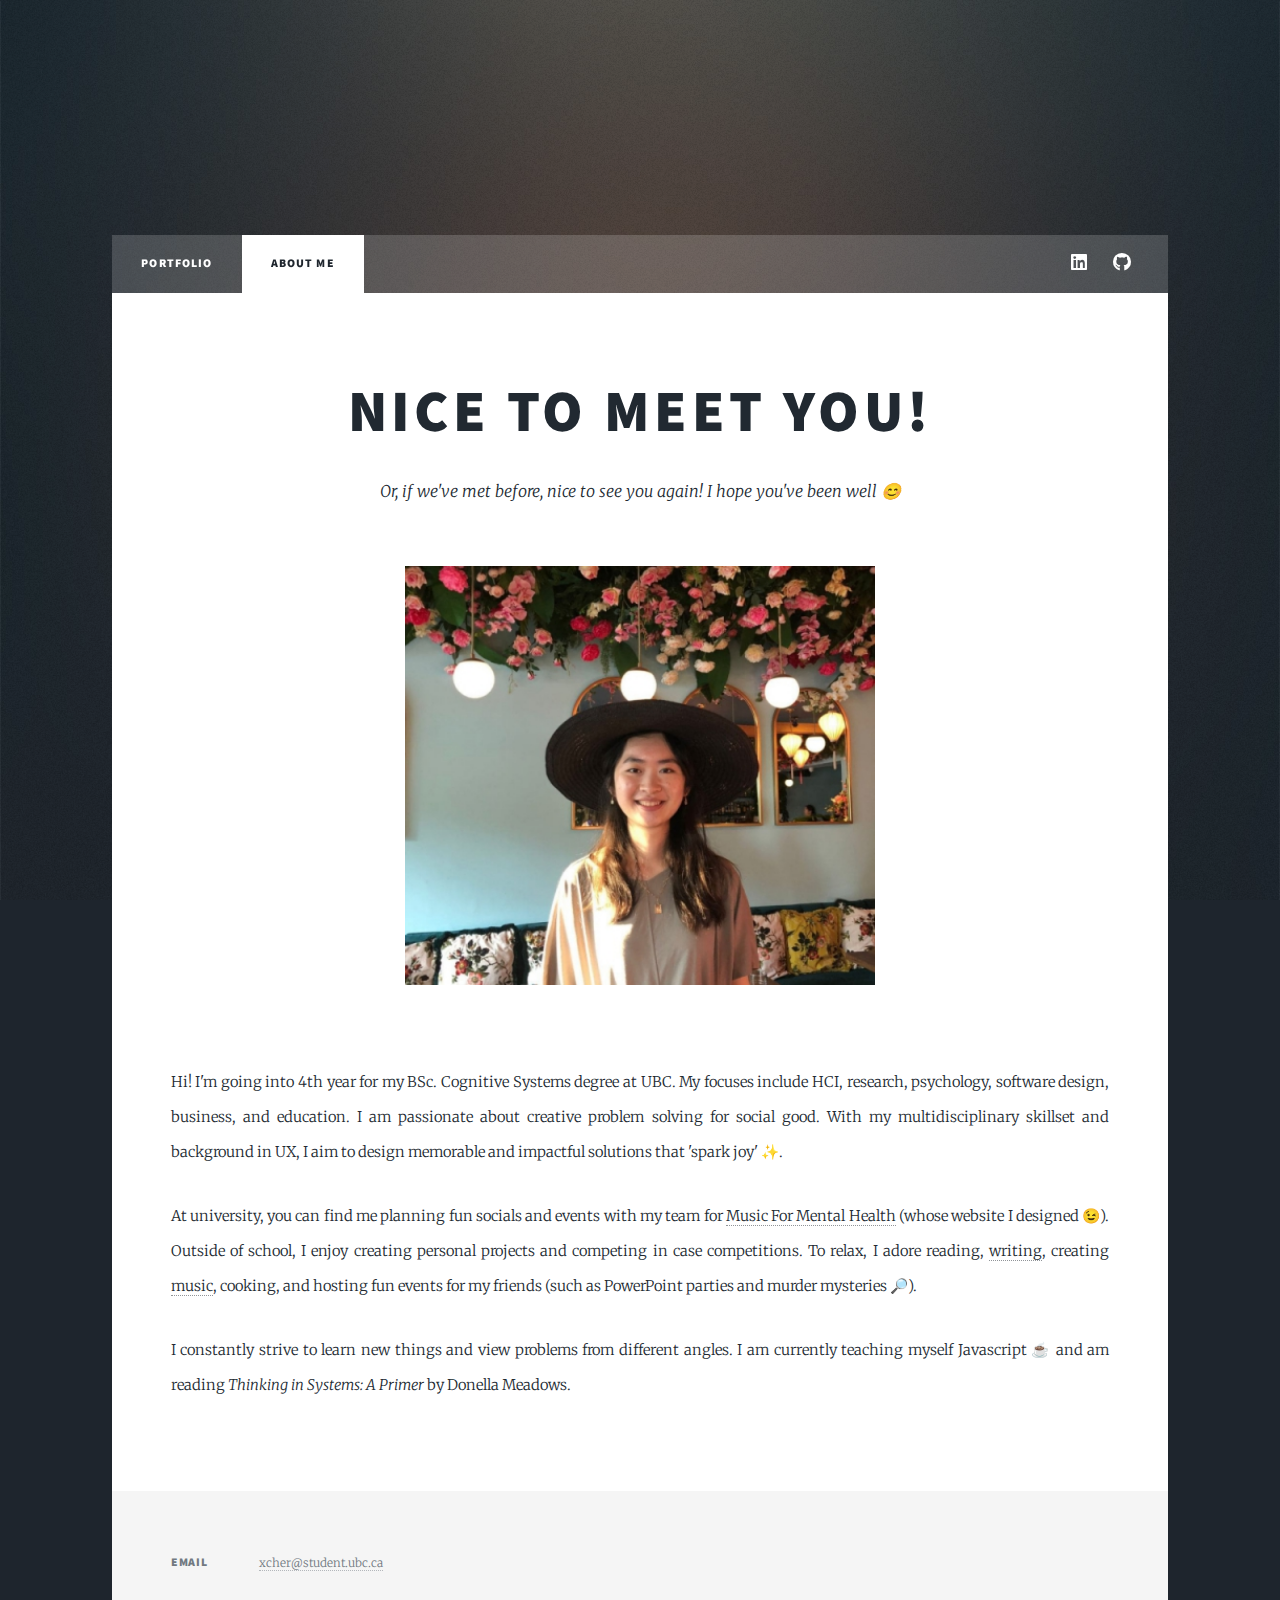
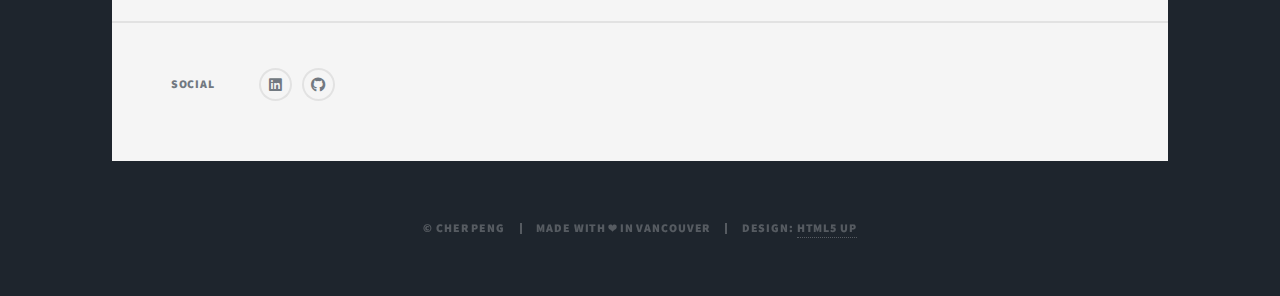
==== commit d1593f39: "Add files via upload" ====
--- a/about.html
+++ b/about.html
@@ -27,7 +27,6 @@
 						<ul class="links">
 							<li><a href="index.html">Portfolio</a></li>
 							<li class="active"><a href="about.html">About Me</a></li>
-							<li><a href="elements.html">Elements Reference</a></li>
 						</ul>
 						<ul class="icons">
 							<li><a href="https://www.linkedin.com/in/cher-peng/" target="_blank" class="icon brands fa-linkedin"><span class="label">LinkedIn</span></a></li>
@@ -46,16 +45,16 @@
 								</header>
 								<div><img class="center" src="images/me.jpg" alt="" /></div>
 								<p>Hi! I'm going into 4th year for my BSc. Cognitive Systems degree at UBC.
-									My focuses include HCI, psychology, software design, business, and education. 
+									My focuses include HCI, research, psychology, software design, business, and education. 
 									I am passionate about creative problem solving for social good. With my multidisciplinary
-									skillset and background in UX, I aim to design memorable and impactful solutions that 'spark joy'.
+									skillset and background in UX, I aim to design memorable and impactful solutions that 'spark joy' ✨.
 								</p>
 								<p>At university, you can find me planning fun socials and events with my team for <a href="https://www.musicformentalhealth.ca/" target="blank">Music For Mental Health</a> (whose website I designed 😉). 
-									Outside of school, I enjoy creating personal projects and participating in case competitions and hackathons.
-									To relax, I adore writing, creating music, cooking, and hosting fun events for my friends (e.g., PowerPoint parties).
+									Outside of school, I enjoy creating personal projects and competing in case competitions.
+									To relax, I adore reading, <a href="https://www.webtoons.com/en/challenge/finding-june-h/list?title_no=442708" target="blank">writing</a>, creating 
+									<a href="https://pleionehearts.bandcamp.com/album/epic-fruit-game-soundtrack" target="blank">music</a>, cooking, and hosting fun events for my friends (such as PowerPoint parties and murder mysteries 🔎).
 								</p>
-								<p>My number one investment will always be myself. I constantly strive to learn new things and view problems
-									from different angles. I am currently teaching myself Python 🐍 and am currently reading <i>Thinking in Systems: A Primer</i>
+								<p>I constantly strive to learn new things and view problems from different angles. I am currently teaching myself Javascript ☕ and am reading <i>Thinking in Systems: A Primer</i>
 									by Donella Meadows. 
 								</p>
 								
@@ -82,8 +81,10 @@
 
 				<!-- Copyright -->
 					<div id="copyright">
-						<ul><li>&copy; Untitled</li><li>Design: <a href="https://html5up.net">HTML5 UP</a></li></ul>
+						<ul><li>&copy; Cher Peng</li><li>Made With &#10084; in Vancouver </li><li>Design: <a href="https://html5up.net">HTML5 UP</a></li></ul>
 					</div>
+
+
 
 			</div>
 
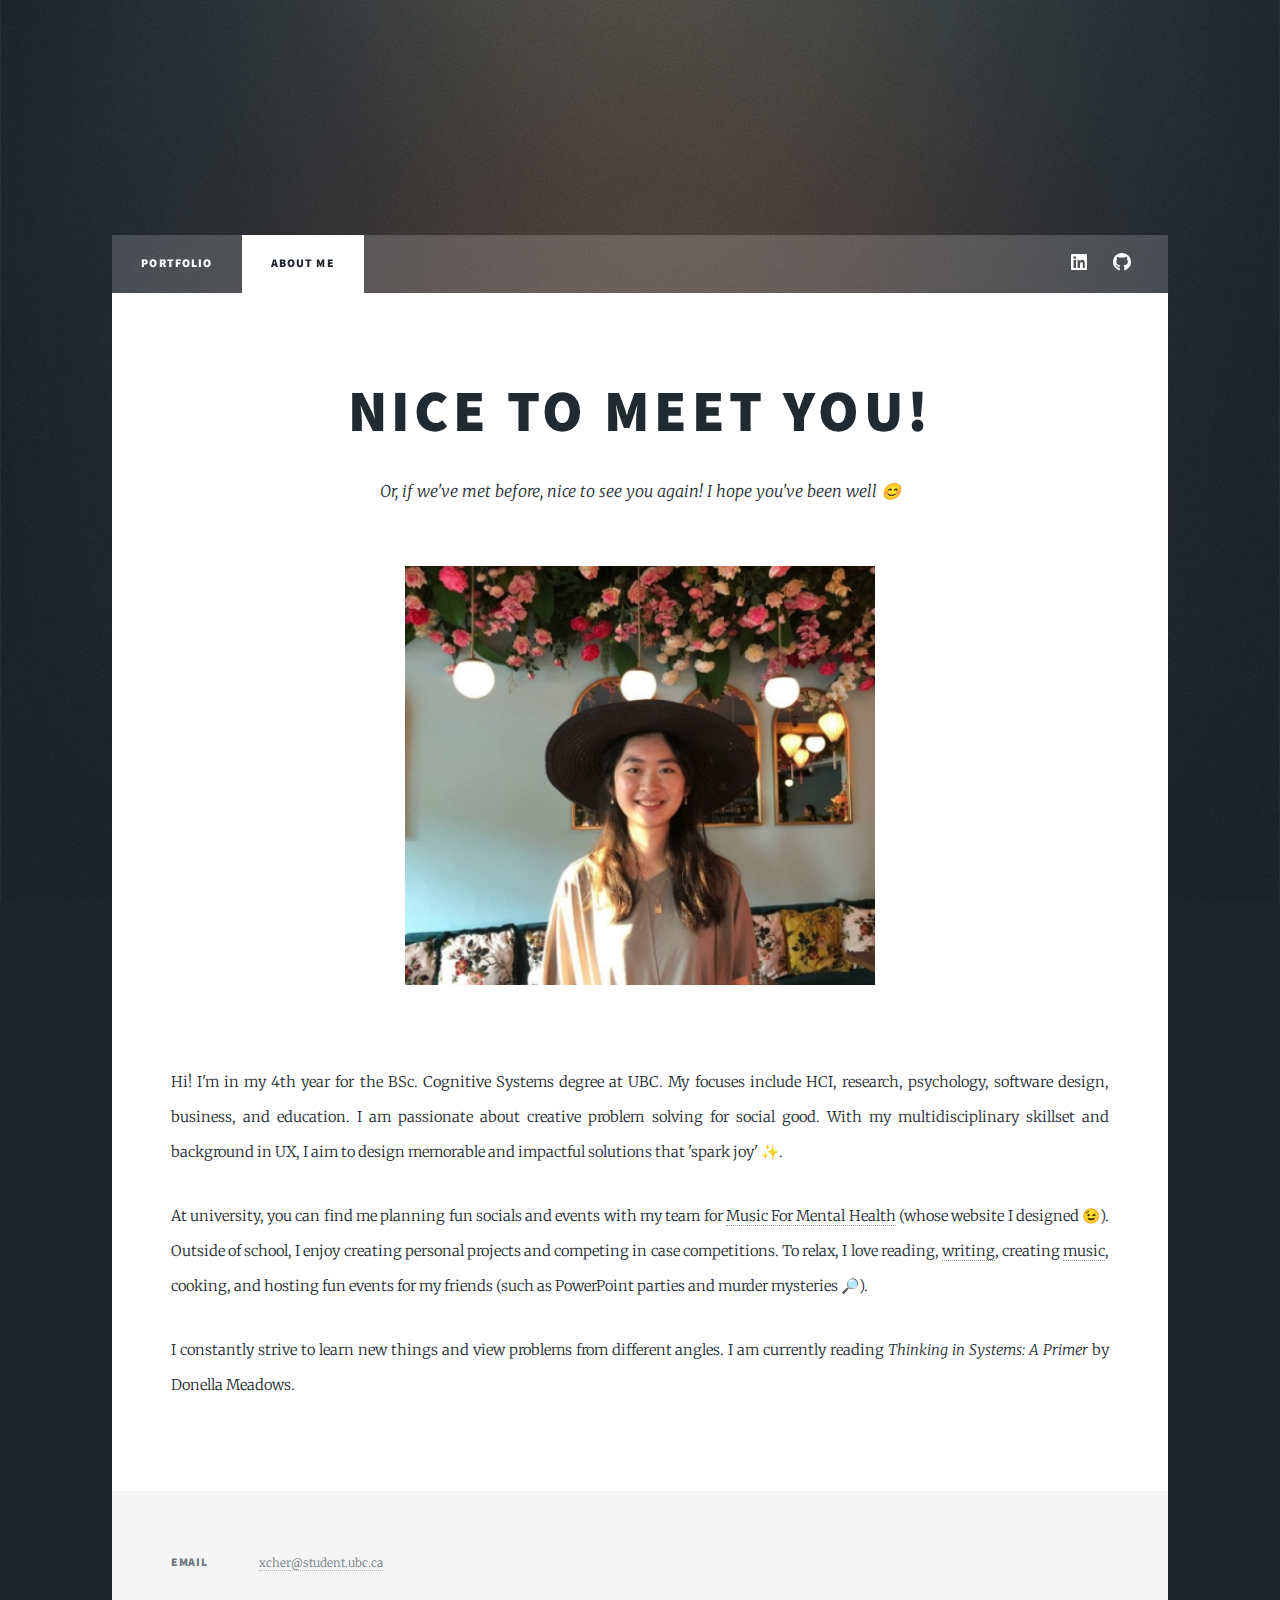
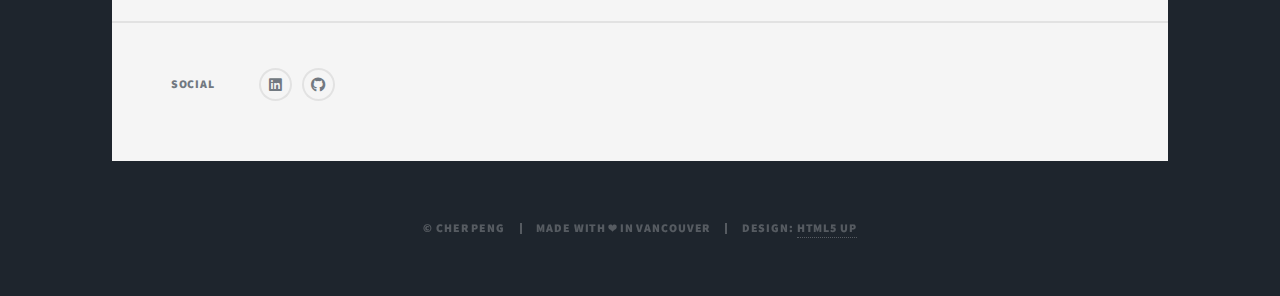
==== commit 7695a51f: "Add files via upload" ====
--- a/about.html
+++ b/about.html
@@ -44,17 +44,17 @@
 									<p>Or, if we've met before, nice to see you again! I hope you've been well 😊</p>
 								</header>
 								<div><img class="center" src="images/me.jpg" alt="" /></div>
-								<p>Hi! I'm going into 4th year for my BSc. Cognitive Systems degree at UBC.
+								<p>Hi! I'm in my 4th year for the BSc. Cognitive Systems degree at UBC.
 									My focuses include HCI, research, psychology, software design, business, and education. 
 									I am passionate about creative problem solving for social good. With my multidisciplinary
 									skillset and background in UX, I aim to design memorable and impactful solutions that 'spark joy' ✨.
 								</p>
 								<p>At university, you can find me planning fun socials and events with my team for <a href="https://www.musicformentalhealth.ca/" target="blank">Music For Mental Health</a> (whose website I designed 😉). 
 									Outside of school, I enjoy creating personal projects and competing in case competitions.
-									To relax, I adore reading, <a href="https://www.webtoons.com/en/challenge/finding-june-h/list?title_no=442708" target="blank">writing</a>, creating 
+									To relax, I love reading, <a href="https://www.webtoons.com/en/challenge/finding-june-h/list?title_no=442708" target="blank">writing</a>, creating 
 									<a href="https://pleionehearts.bandcamp.com/album/epic-fruit-game-soundtrack" target="blank">music</a>, cooking, and hosting fun events for my friends (such as PowerPoint parties and murder mysteries 🔎).
 								</p>
-								<p>I constantly strive to learn new things and view problems from different angles. I am currently teaching myself Javascript ☕ and am reading <i>Thinking in Systems: A Primer</i>
+								<p>I constantly strive to learn new things and view problems from different angles. I am currently reading <i>Thinking in Systems: A Primer</i>
 									by Donella Meadows. 
 								</p>
 								
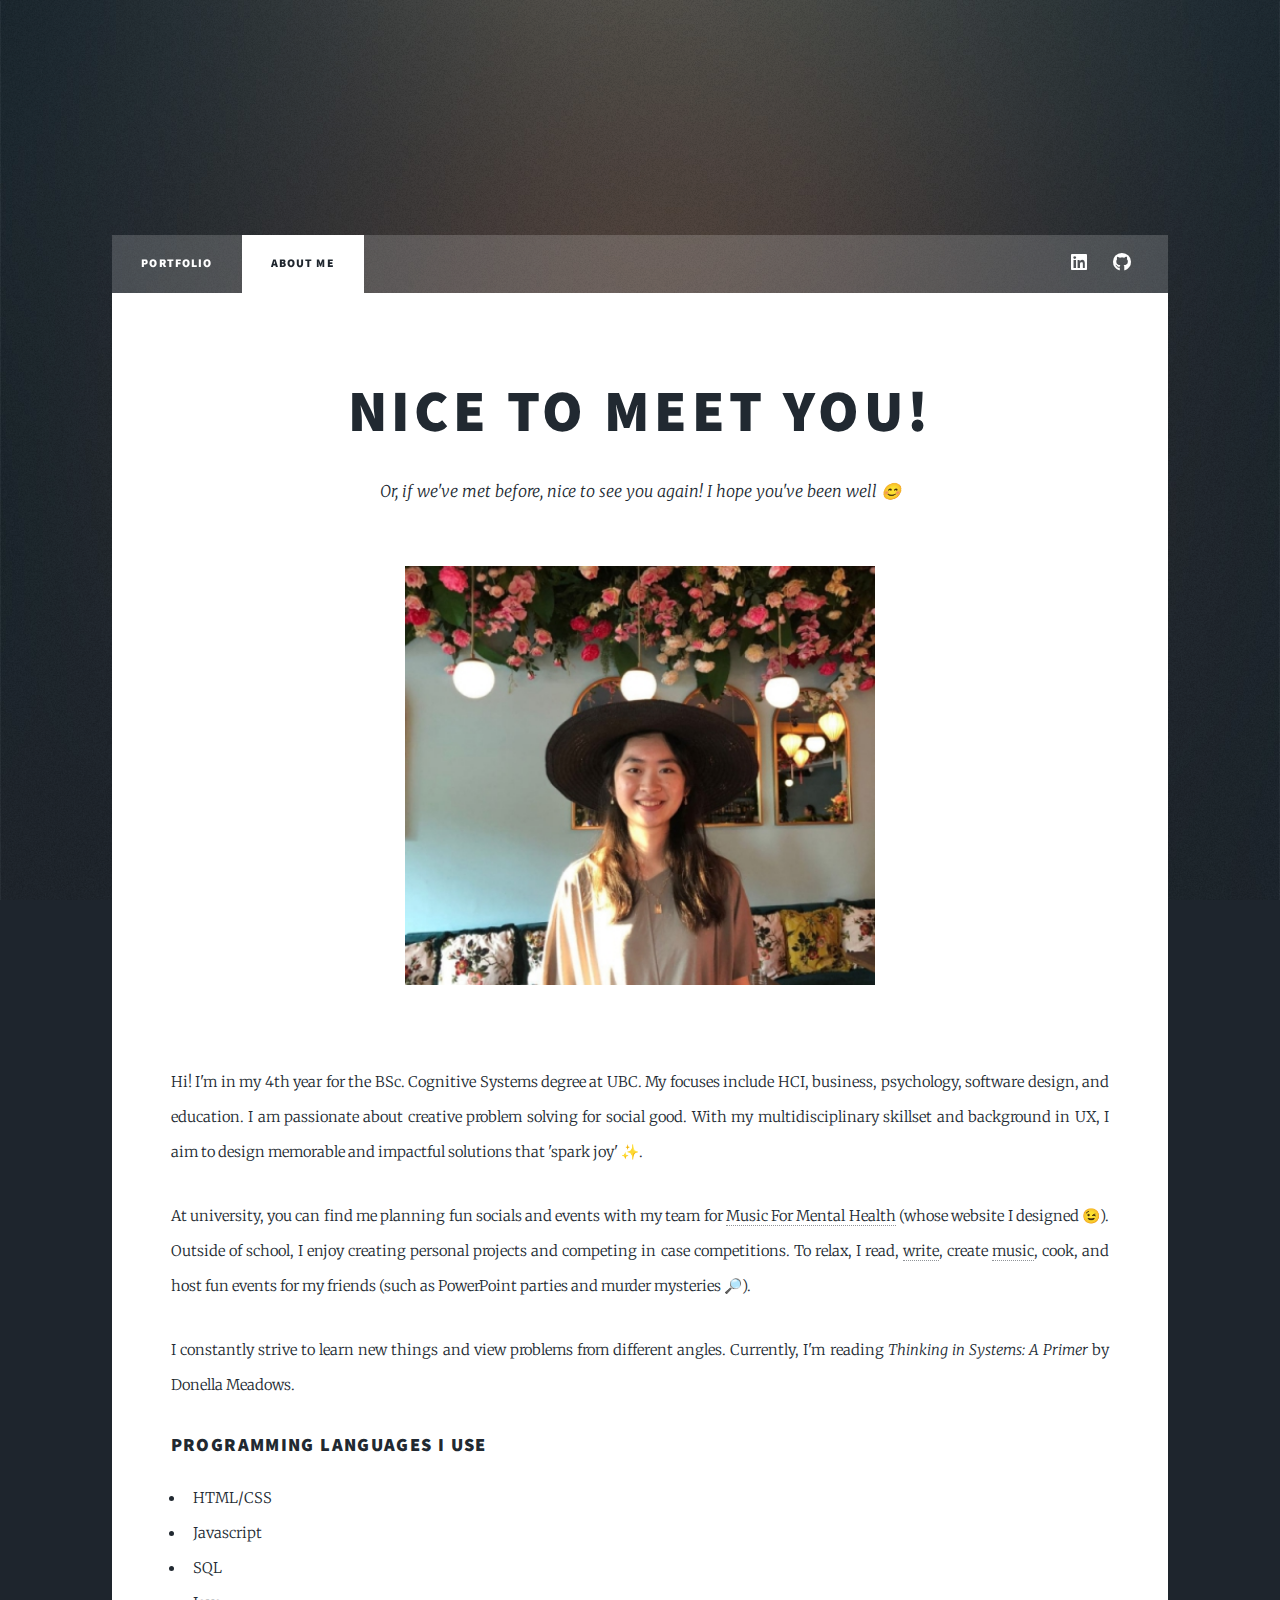
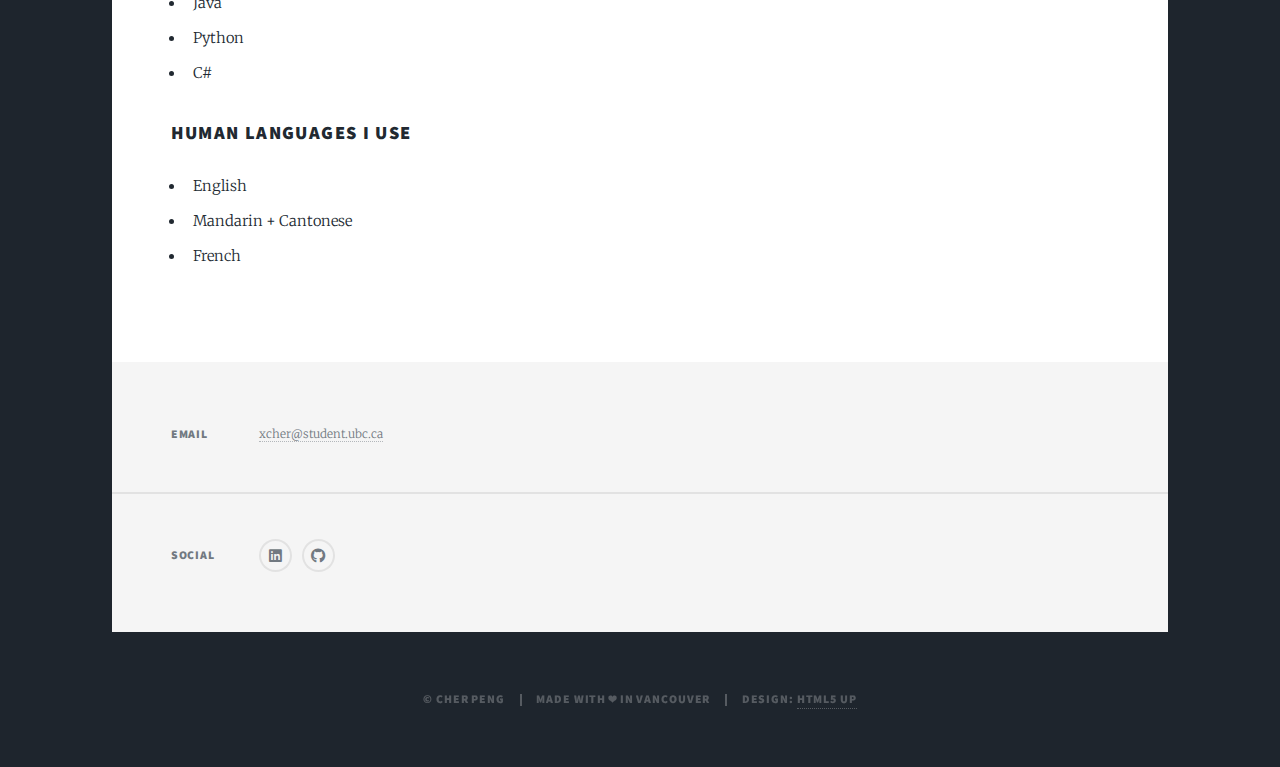
==== commit 0bee0b69: "Add files via upload" ====
--- a/about.html
+++ b/about.html
@@ -45,20 +45,40 @@
 								</header>
 								<div><img class="center" src="images/me.jpg" alt="" /></div>
 								<p>Hi! I'm in my 4th year for the BSc. Cognitive Systems degree at UBC.
-									My focuses include HCI, research, psychology, software design, business, and education. 
+									My focuses include HCI, business, psychology, software design, and education. 
 									I am passionate about creative problem solving for social good. With my multidisciplinary
 									skillset and background in UX, I aim to design memorable and impactful solutions that 'spark joy' ✨.
 								</p>
 								<p>At university, you can find me planning fun socials and events with my team for <a href="https://www.musicformentalhealth.ca/" target="blank">Music For Mental Health</a> (whose website I designed 😉). 
 									Outside of school, I enjoy creating personal projects and competing in case competitions.
-									To relax, I love reading, <a href="https://www.webtoons.com/en/challenge/finding-june-h/list?title_no=442708" target="blank">writing</a>, creating 
-									<a href="https://pleionehearts.bandcamp.com/album/epic-fruit-game-soundtrack" target="blank">music</a>, cooking, and hosting fun events for my friends (such as PowerPoint parties and murder mysteries 🔎).
+									To relax, I read, <a href="https://www.webtoons.com/en/challenge/finding-june-h/list?title_no=442708" target="blank">write</a>, create 
+									<a href="https://pleionehearts.bandcamp.com/album/epic-fruit-game-soundtrack" target="blank">music</a>, cook, and host fun events for my friends (such as PowerPoint parties and murder mysteries 🔎).
 								</p>
-								<p>I constantly strive to learn new things and view problems from different angles. I am currently reading <i>Thinking in Systems: A Primer</i>
+								<p>I constantly strive to learn new things and view problems from different angles. Currently, I'm reading <i>Thinking in Systems: A Primer</i>
 									by Donella Meadows. 
 								</p>
+
+								<h3>Programming Languages I Use</h3>
+								<ul>
+									<li>HTML/CSS</li>
+									<li>Javascript</li>
+									<li>SQL</li>
+									<li>Java</li>
+									<li>Python</li>
+									<li>C#</li>
+								</ul>
+
+								<h3>Human Languages I Use</h3>
+								<ul>
+									<li>English</li>
+									<li>Mandarin + Cantonese</li>
+									<li>French</li>
+								</ul>
+								
 								
 							</section>
+
+							
 
 					</div>
 
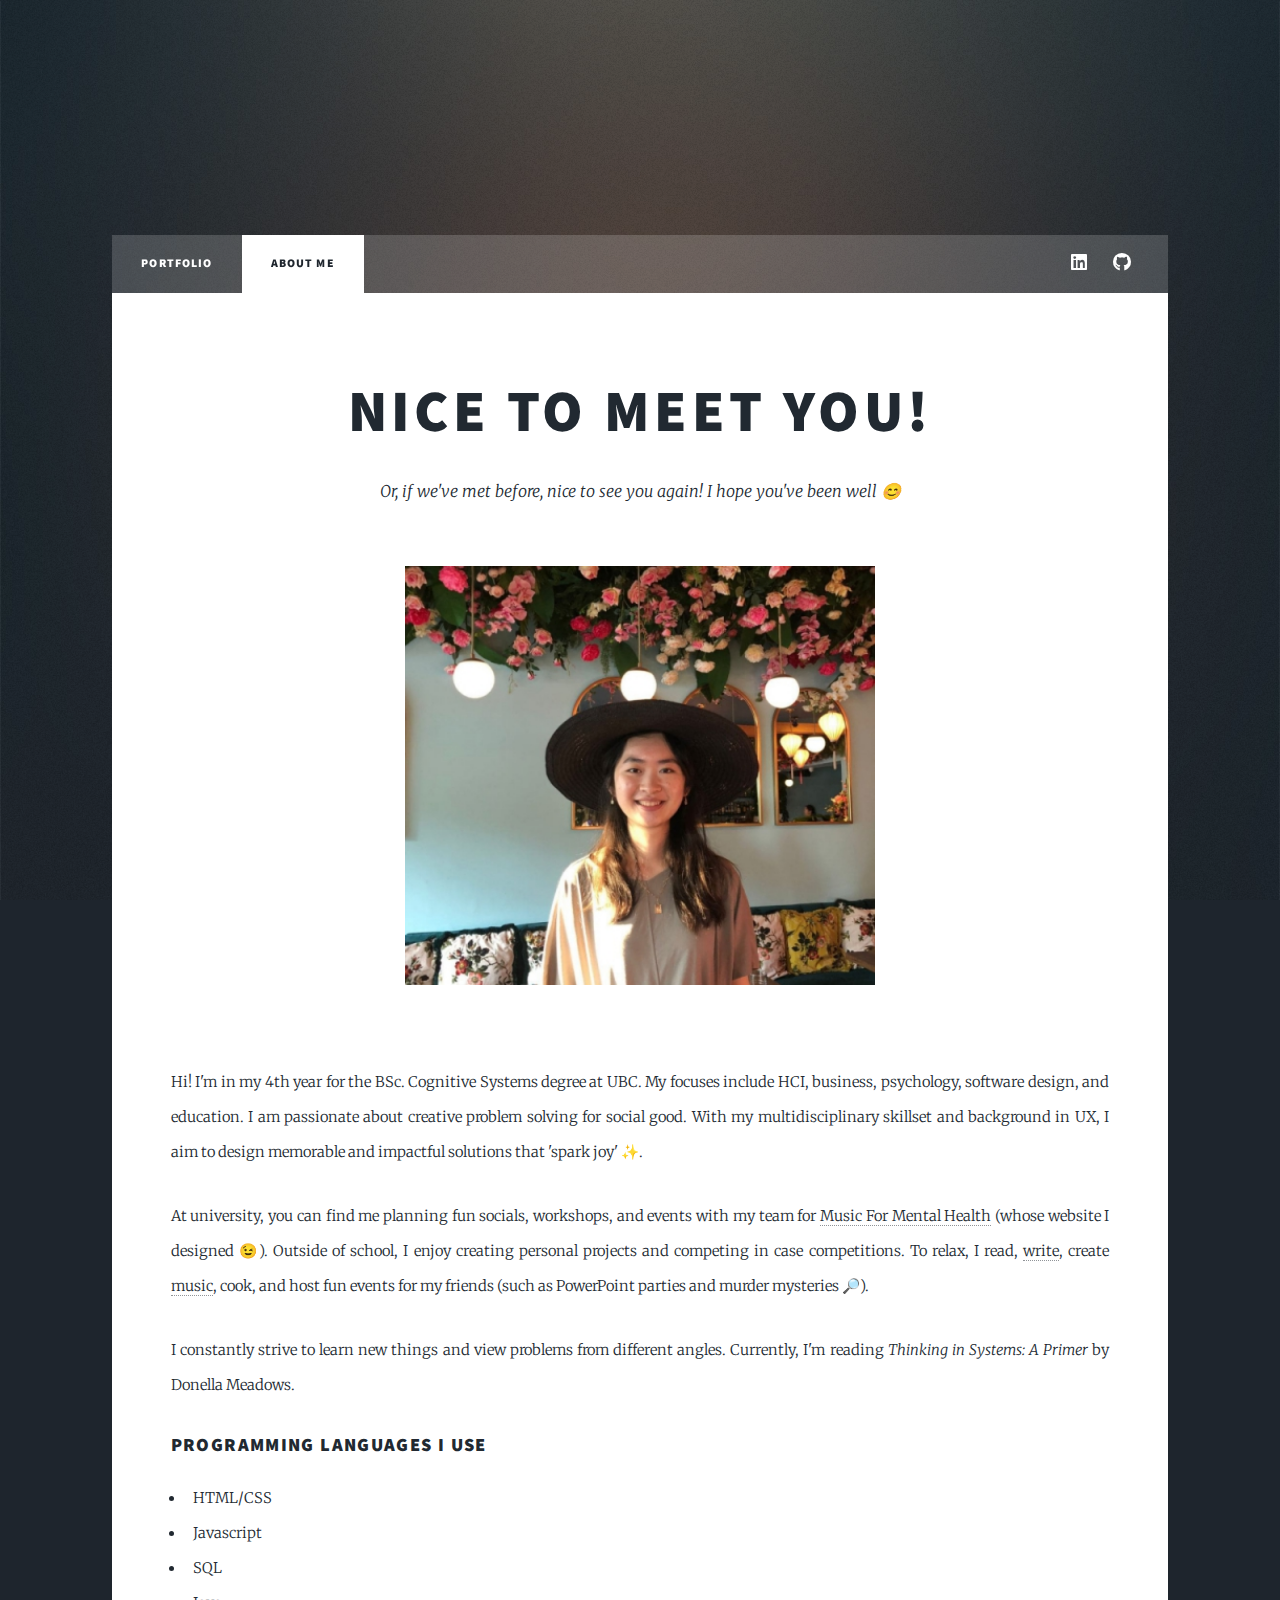
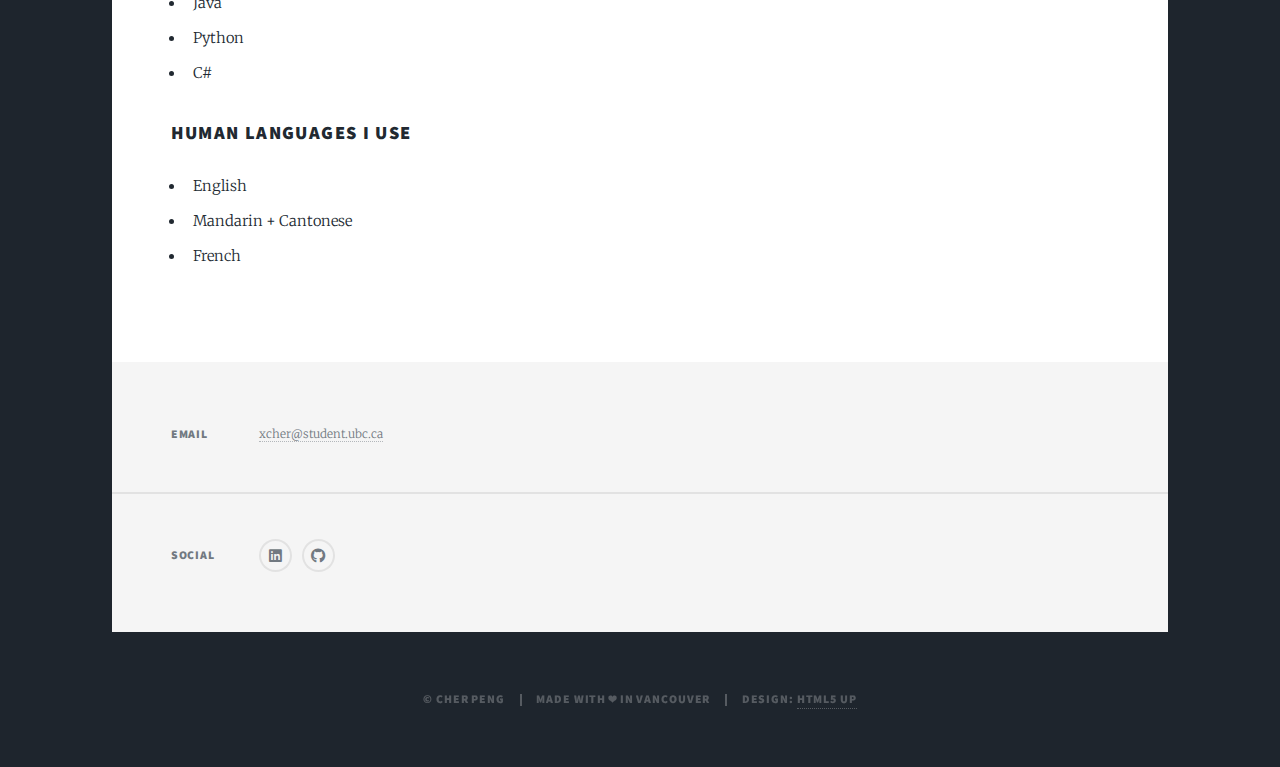
==== commit 8b0b4723: "Add files via upload" ====
--- a/about.html
+++ b/about.html
@@ -49,7 +49,7 @@
 									I am passionate about creative problem solving for social good. With my multidisciplinary
 									skillset and background in UX, I aim to design memorable and impactful solutions that 'spark joy' ✨.
 								</p>
-								<p>At university, you can find me planning fun socials and events with my team for <a href="https://www.musicformentalhealth.ca/" target="blank">Music For Mental Health</a> (whose website I designed 😉). 
+								<p>At university, you can find me planning fun socials, workshops, and events with my team for <a href="https://www.musicformentalhealth.ca/" target="blank">Music For Mental Health</a> (whose website I designed 😉). 
 									Outside of school, I enjoy creating personal projects and competing in case competitions.
 									To relax, I read, <a href="https://www.webtoons.com/en/challenge/finding-june-h/list?title_no=442708" target="blank">write</a>, create 
 									<a href="https://pleionehearts.bandcamp.com/album/epic-fruit-game-soundtrack" target="blank">music</a>, cook, and host fun events for my friends (such as PowerPoint parties and murder mysteries 🔎).
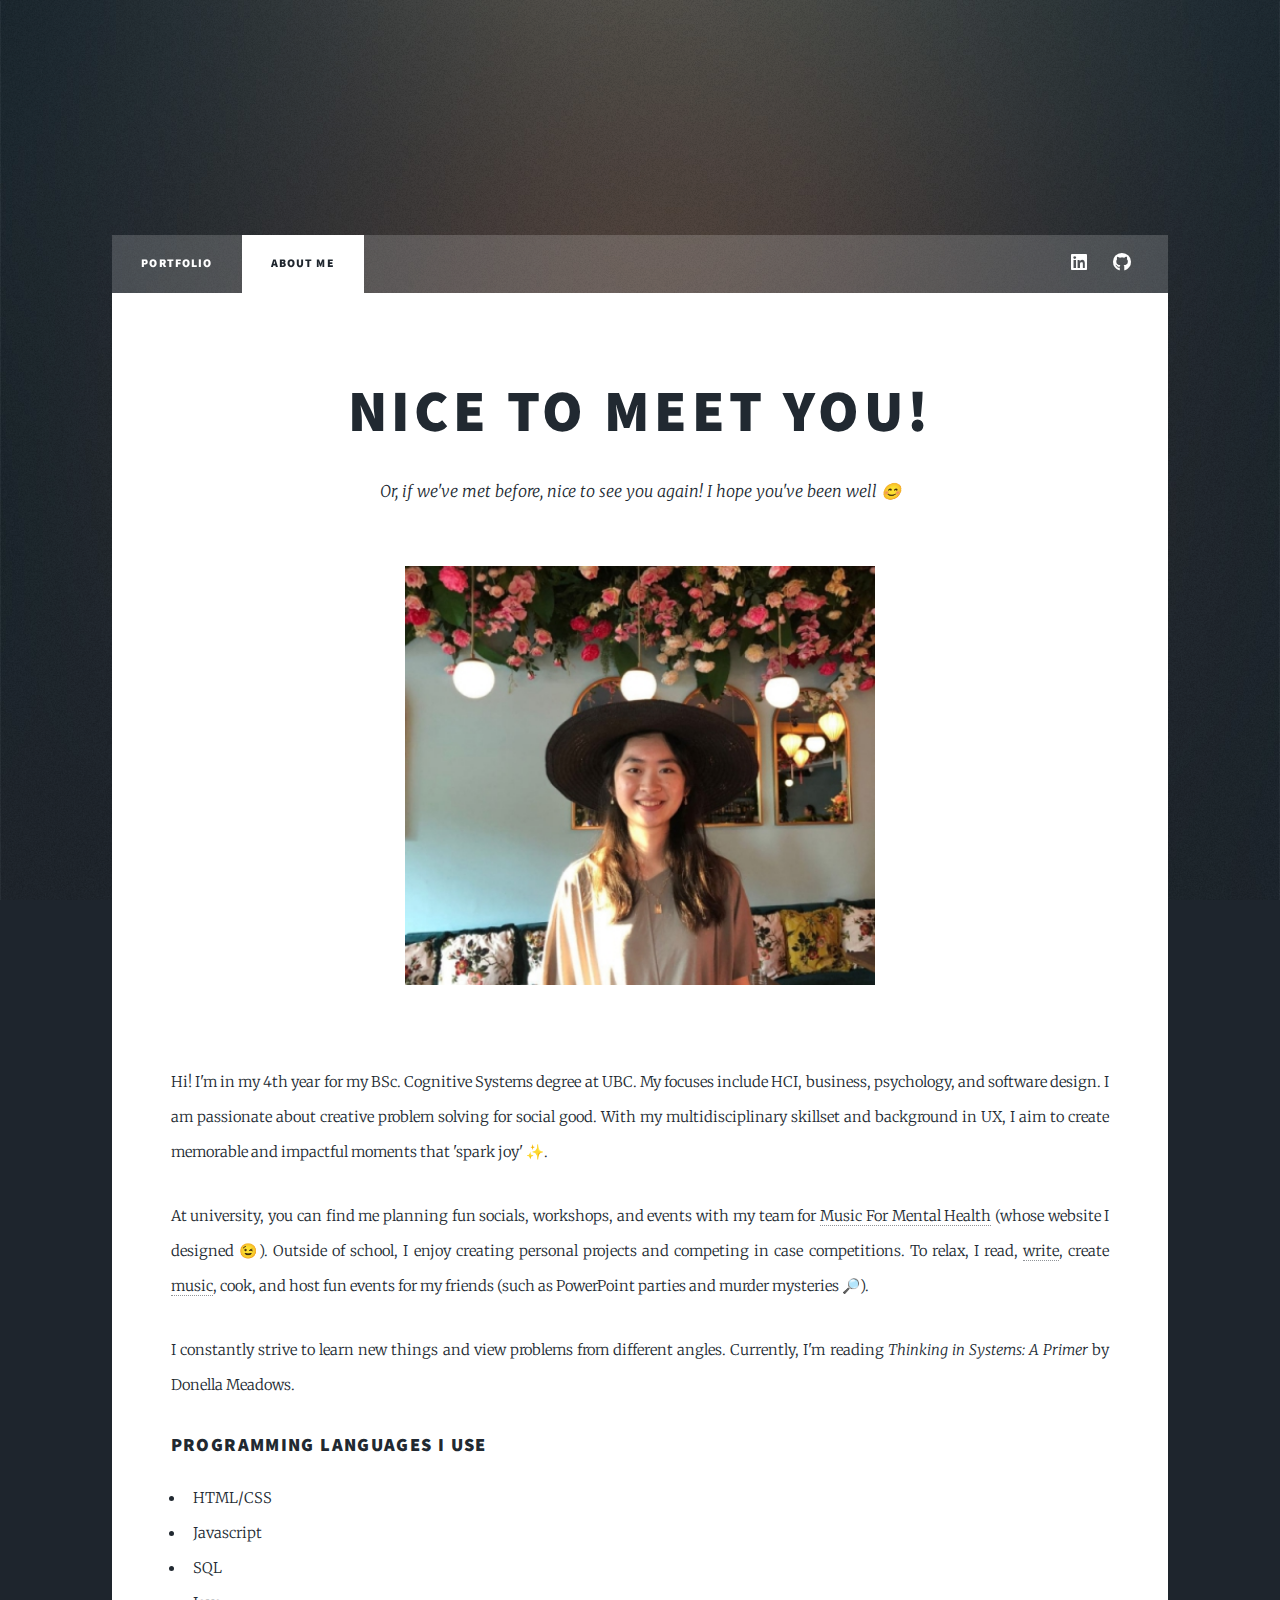
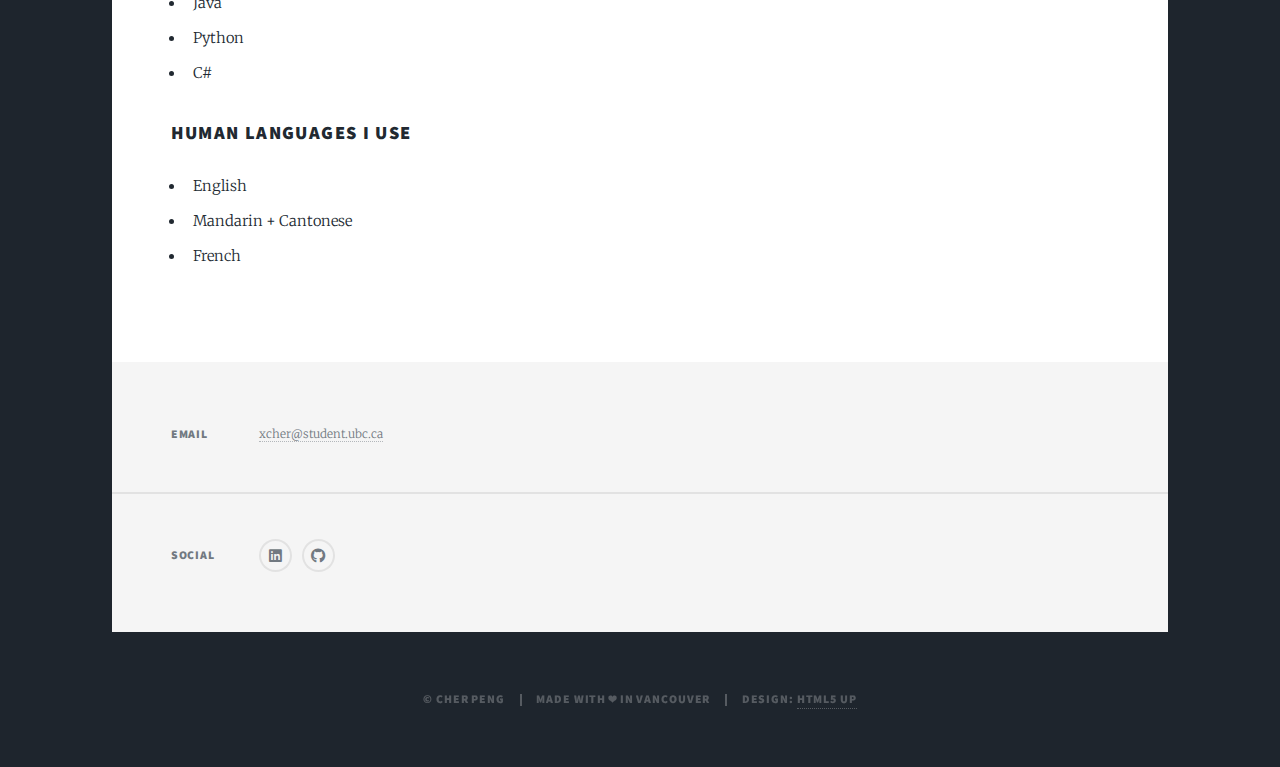
==== commit 5e917a9a: "Add files via upload" ====
--- a/about.html
+++ b/about.html
@@ -44,10 +44,10 @@
 									<p>Or, if we've met before, nice to see you again! I hope you've been well 😊</p>
 								</header>
 								<div><img class="center" src="images/me.jpg" alt="" /></div>
-								<p>Hi! I'm in my 4th year for the BSc. Cognitive Systems degree at UBC.
-									My focuses include HCI, business, psychology, software design, and education. 
+								<p>Hi! I'm in my 4th year for my BSc. Cognitive Systems degree at UBC.
+									My focuses include HCI, business, psychology, and software design. 
 									I am passionate about creative problem solving for social good. With my multidisciplinary
-									skillset and background in UX, I aim to design memorable and impactful solutions that 'spark joy' ✨.
+									skillset and background in UX, I aim to create memorable and impactful moments that 'spark joy' ✨.
 								</p>
 								<p>At university, you can find me planning fun socials, workshops, and events with my team for <a href="https://www.musicformentalhealth.ca/" target="blank">Music For Mental Health</a> (whose website I designed 😉). 
 									Outside of school, I enjoy creating personal projects and competing in case competitions.
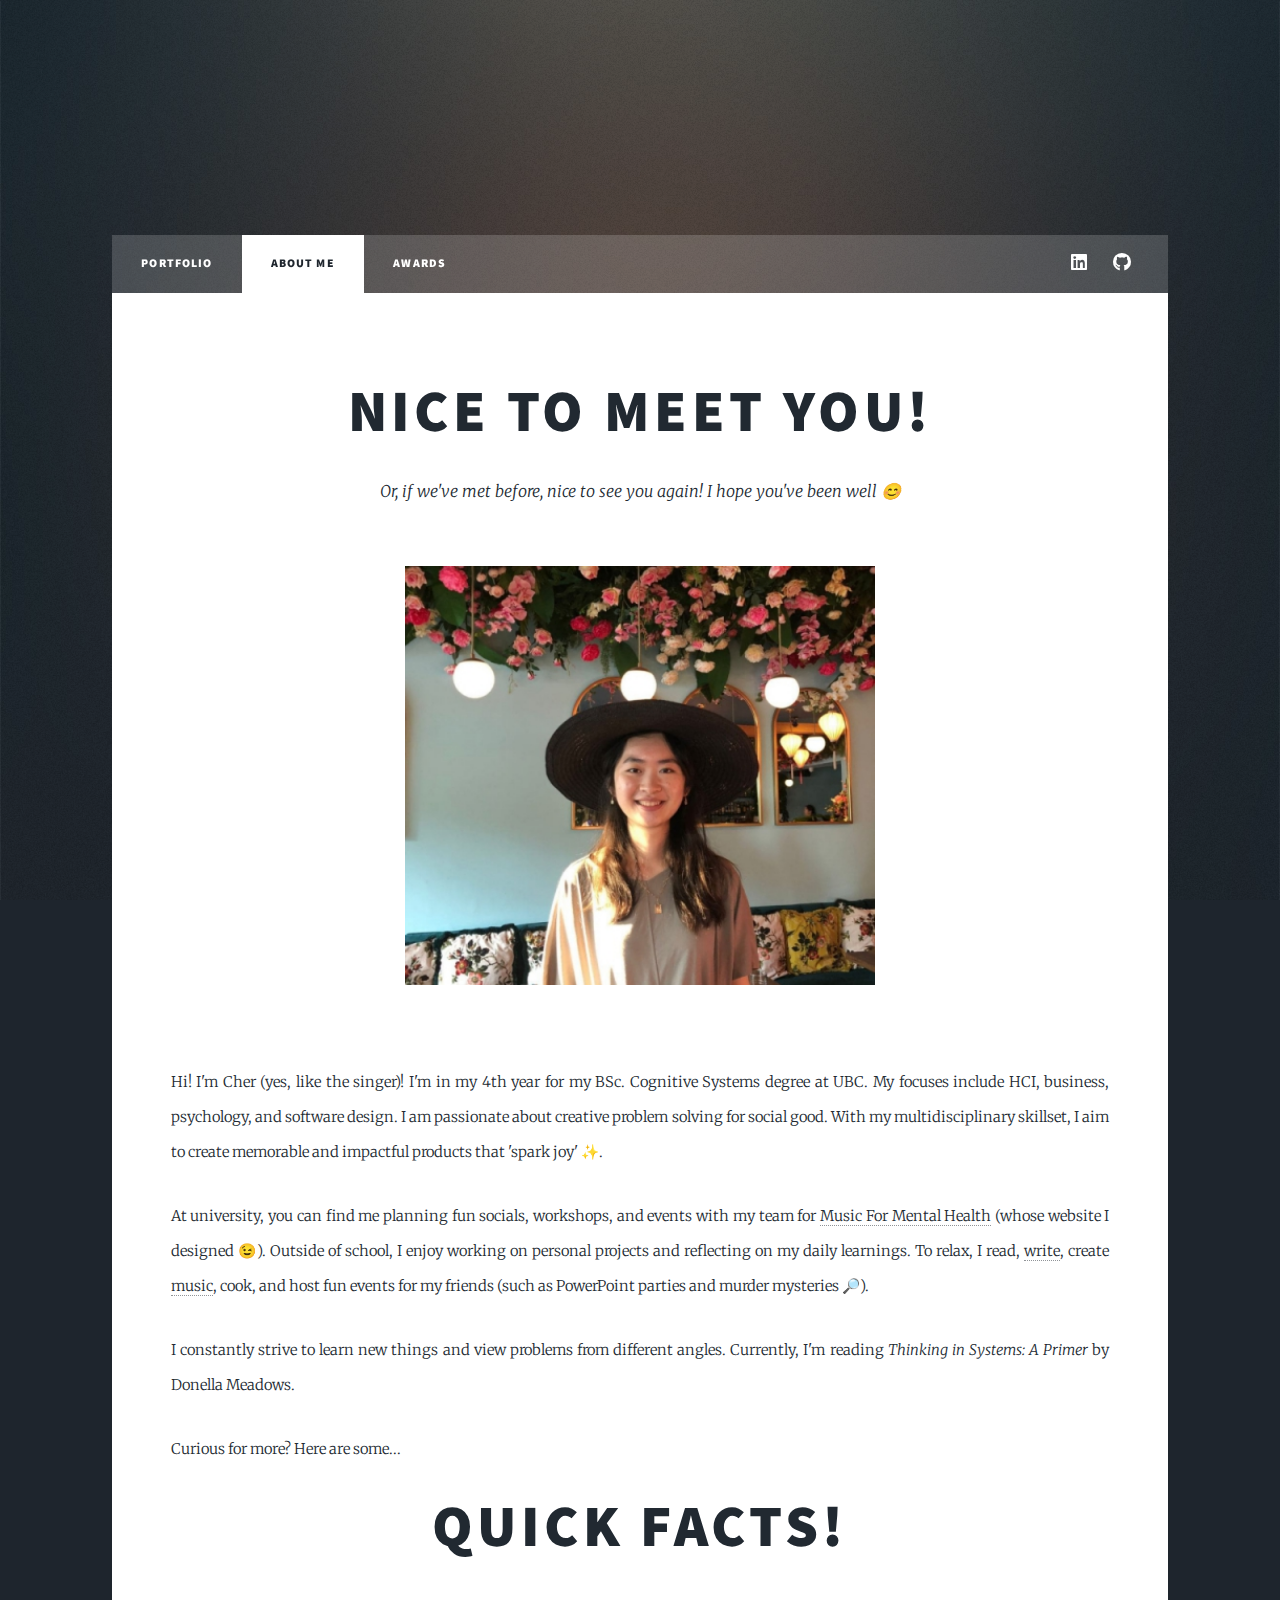
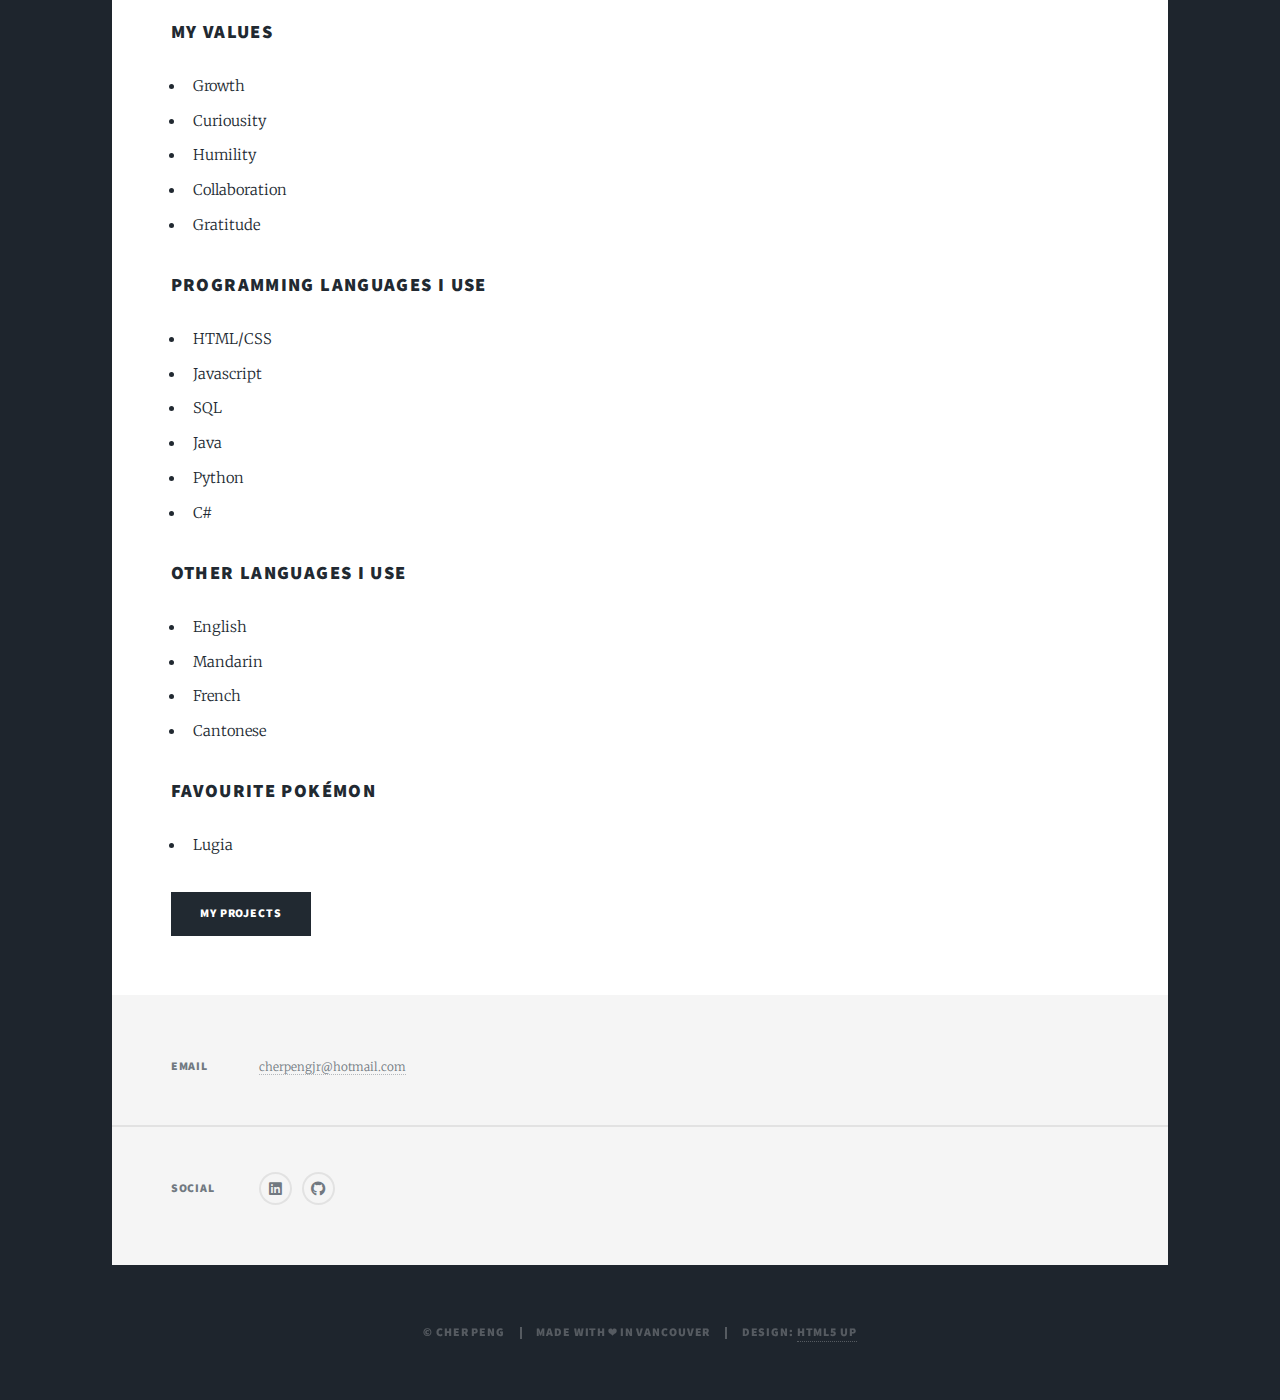
==== commit 95f740fb: "Add files via upload" ====
--- a/about.html
+++ b/about.html
@@ -27,6 +27,7 @@
 						<ul class="links">
 							<li><a href="index.html">Portfolio</a></li>
 							<li class="active"><a href="about.html">About Me</a></li>
+							<li><a href="awards.html">Awards</a></li>
 						</ul>
 						<ul class="icons">
 							<li><a href="https://www.linkedin.com/in/cher-peng/" target="_blank" class="icon brands fa-linkedin"><span class="label">LinkedIn</span></a></li>
@@ -44,19 +45,33 @@
 									<p>Or, if we've met before, nice to see you again! I hope you've been well 😊</p>
 								</header>
 								<div><img class="center" src="images/me.jpg" alt="" /></div>
-								<p>Hi! I'm in my 4th year for my BSc. Cognitive Systems degree at UBC.
+								<p>Hi! I'm Cher (yes, like the singer)! I'm in my 4th year for my BSc. Cognitive Systems degree at UBC.
 									My focuses include HCI, business, psychology, and software design. 
 									I am passionate about creative problem solving for social good. With my multidisciplinary
-									skillset and background in UX, I aim to create memorable and impactful moments that 'spark joy' ✨.
+									skillset, I aim to create memorable and impactful products that 'spark joy' ✨.
 								</p>
 								<p>At university, you can find me planning fun socials, workshops, and events with my team for <a href="https://www.musicformentalhealth.ca/" target="blank">Music For Mental Health</a> (whose website I designed 😉). 
-									Outside of school, I enjoy creating personal projects and competing in case competitions.
+									Outside of school, I enjoy working on personal projects and reflecting on my daily learnings.
 									To relax, I read, <a href="https://www.webtoons.com/en/challenge/finding-june-h/list?title_no=442708" target="blank">write</a>, create 
 									<a href="https://pleionehearts.bandcamp.com/album/epic-fruit-game-soundtrack" target="blank">music</a>, cook, and host fun events for my friends (such as PowerPoint parties and murder mysteries 🔎).
 								</p>
 								<p>I constantly strive to learn new things and view problems from different angles. Currently, I'm reading <i>Thinking in Systems: A Primer</i>
-									by Donella Meadows. 
+									by Donella Meadows.
 								</p>
+								<p>Curious for more? Here are some...</p>
+
+								<header class="major">
+									<h1>Quick Facts!<br /></h1>
+								</header>
+
+								<h3>My Values</h3>
+								<ul>
+									<li>Growth</li>
+									<li>Curiousity</li>
+									<li>Humility</li>
+									<li>Collaboration</li>
+									<li>Gratitude</li>
+								</ul>
 
 								<h3>Programming Languages I Use</h3>
 								<ul>
@@ -68,12 +83,21 @@
 									<li>C#</li>
 								</ul>
 
-								<h3>Human Languages I Use</h3>
+								<h3>Other Languages I Use</h3>
 								<ul>
 									<li>English</li>
-									<li>Mandarin + Cantonese</li>
+									<li>Mandarin</li>
 									<li>French</li>
+									<li>Cantonese</li>
 								</ul>
+
+								<h3>Favourite Pokémon</h3>
+								<ul>
+									<li>Lugia</li>
+								</ul>
+
+								<p></p>
+								<a href="index.html" class="button primary">my projects</a>
 								
 								
 							</section>
@@ -87,7 +111,7 @@
 						<section class="split contact">
 							<section>
 								<h3>Email</h3>
-								<p><a href="#">xcher@student.ubc.ca</a></p>
+								<p><a href="#">cherpengjr@hotmail.com</a></p>
 							</section>
 							<section>
 								<h3>Social</h3>
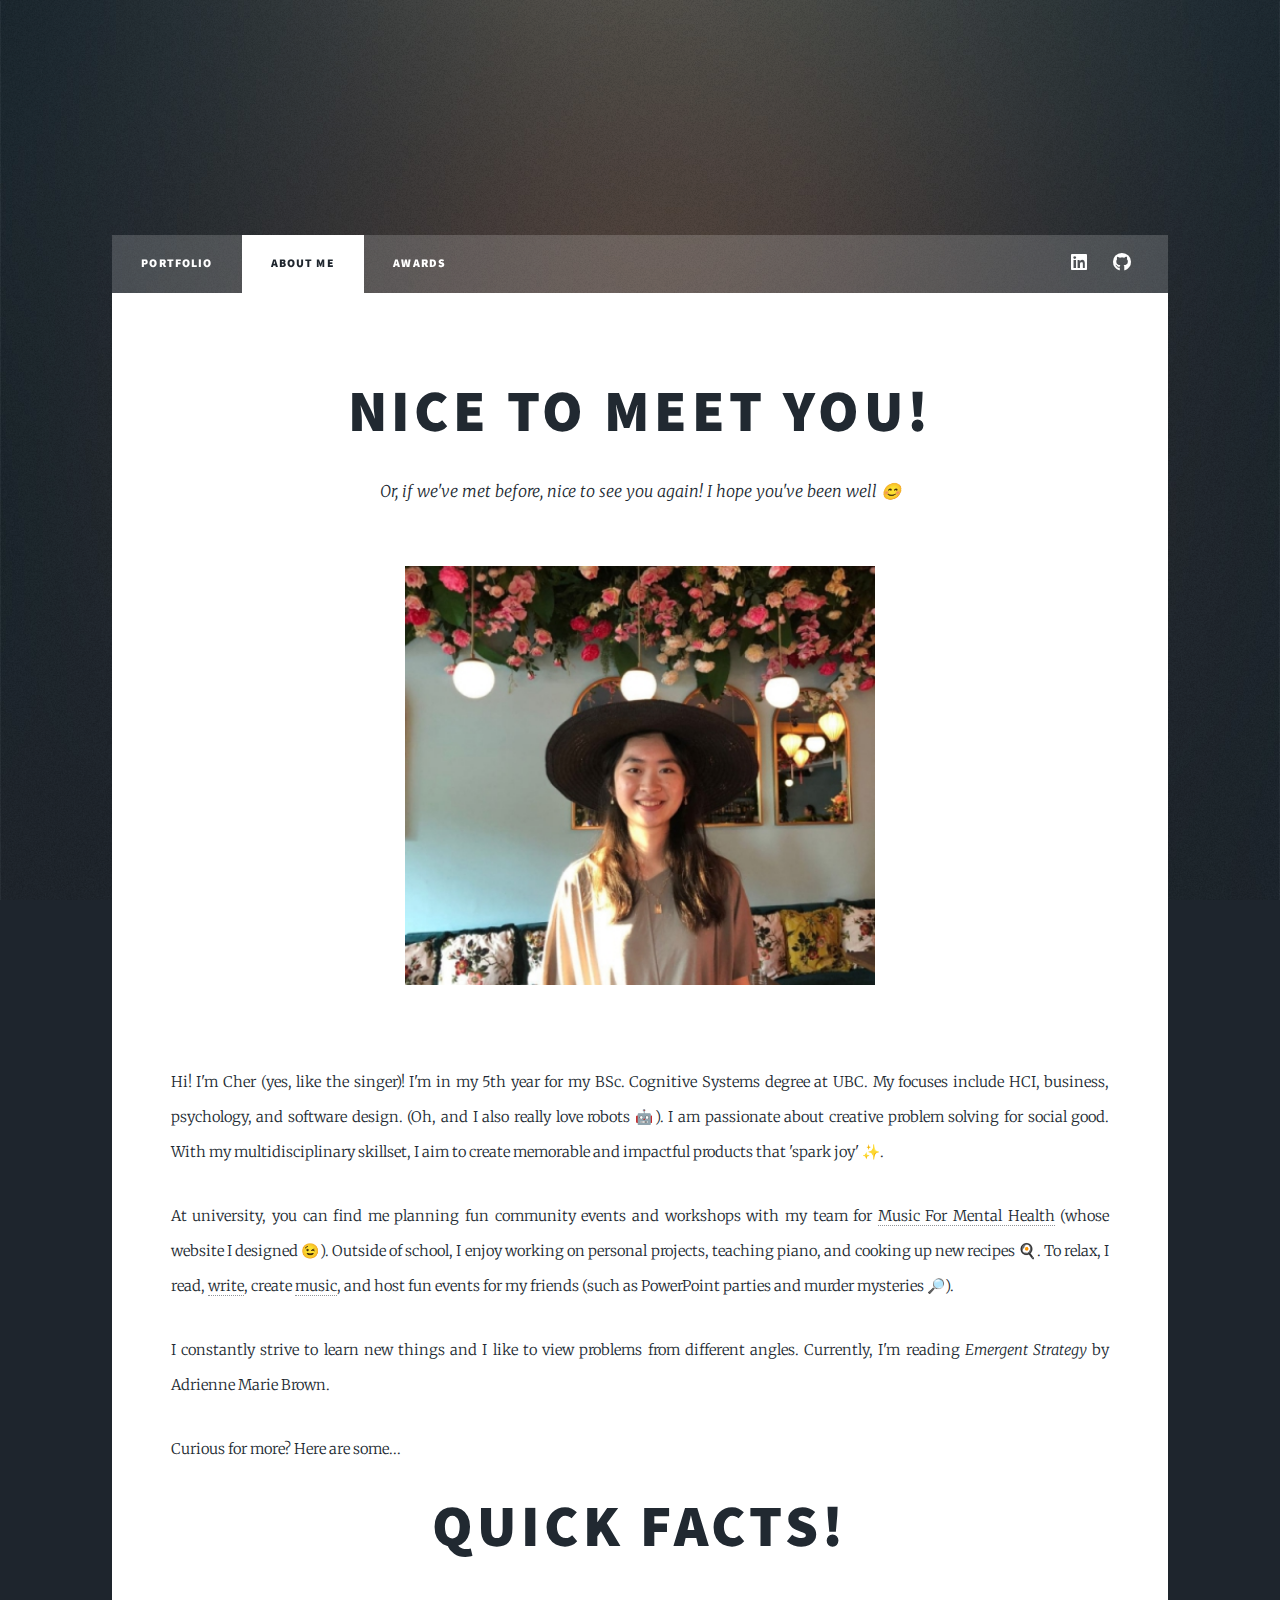
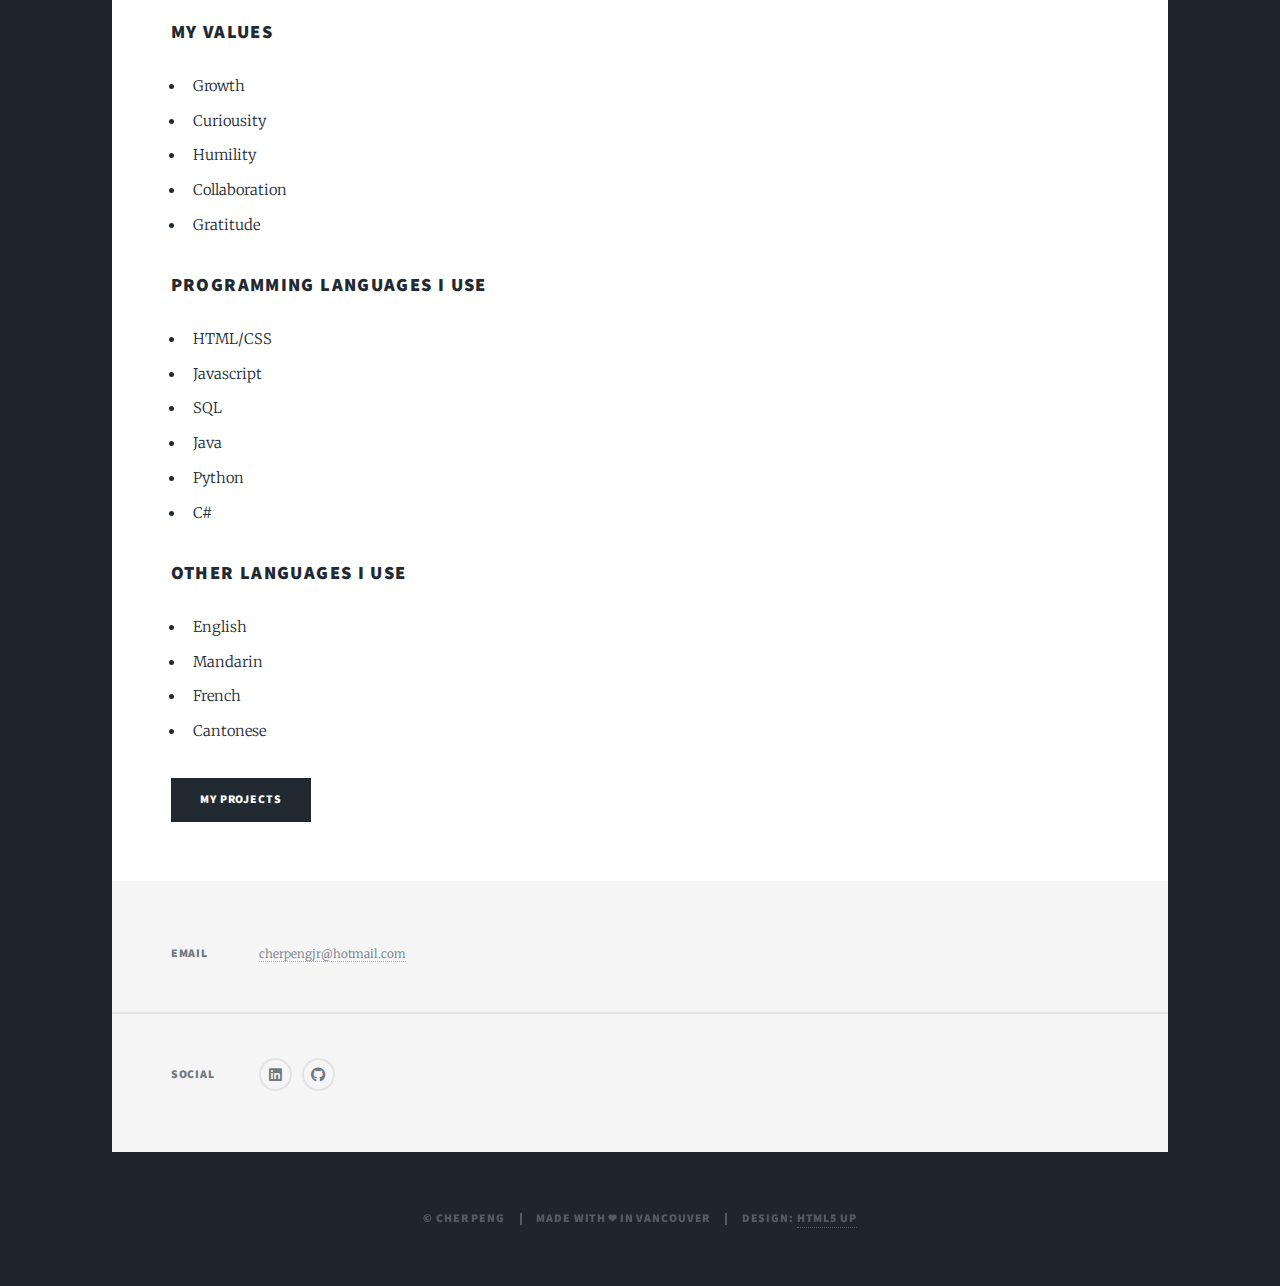
==== commit 72155a76: "Update about.html" ====
--- a/about.html
+++ b/about.html
@@ -45,18 +45,17 @@
 									<p>Or, if we've met before, nice to see you again! I hope you've been well 😊</p>
 								</header>
 								<div><img class="center" src="images/me.jpg" alt="" /></div>
-								<p>Hi! I'm Cher (yes, like the singer)! I'm in my 4th year for my BSc. Cognitive Systems degree at UBC.
-									My focuses include HCI, business, psychology, and software design. 
+								<p>Hi! I'm Cher (yes, like the singer)! I'm in my 5th year for my BSc. Cognitive Systems degree at UBC.
+									My focuses include HCI, business, psychology, and software design. (Oh, and I also really love robots 🤖).
 									I am passionate about creative problem solving for social good. With my multidisciplinary
 									skillset, I aim to create memorable and impactful products that 'spark joy' ✨.
 								</p>
-								<p>At university, you can find me planning fun socials, workshops, and events with my team for <a href="https://www.musicformentalhealth.ca/" target="blank">Music For Mental Health</a> (whose website I designed 😉). 
-									Outside of school, I enjoy working on personal projects and reflecting on my daily learnings.
+								<p>At university, you can find me planning fun community events and workshops with my team for <a href="https://www.musicformentalhealth.ca/" target="blank">Music For Mental Health</a> (whose website I designed 😉). 
+									Outside of school, I enjoy working on personal projects, teaching piano, and cooking up new recipes 🍳.
 									To relax, I read, <a href="https://www.webtoons.com/en/challenge/finding-june-h/list?title_no=442708" target="blank">write</a>, create 
-									<a href="https://pleionehearts.bandcamp.com/album/epic-fruit-game-soundtrack" target="blank">music</a>, cook, and host fun events for my friends (such as PowerPoint parties and murder mysteries 🔎).
+									<a href="https://pleionehearts.bandcamp.com/album/epic-fruit-game-soundtrack" target="blank">music</a>, and host fun events for my friends (such as PowerPoint parties and murder mysteries 🔎).
 								</p>
-								<p>I constantly strive to learn new things and view problems from different angles. Currently, I'm reading <i>Thinking in Systems: A Primer</i>
-									by Donella Meadows.
+								<p>I constantly strive to learn new things and I like to view problems from different angles. Currently, I'm reading <i>Emergent Strategy</i> by Adrienne Marie Brown.
 								</p>
 								<p>Curious for more? Here are some...</p>
 
@@ -89,11 +88,6 @@
 									<li>Mandarin</li>
 									<li>French</li>
 									<li>Cantonese</li>
-								</ul>
-
-								<h3>Favourite Pokémon</h3>
-								<ul>
-									<li>Lugia</li>
 								</ul>
 
 								<p></p>
@@ -142,4 +136,4 @@
 			<script src="assets/js/main.js"></script>
 
 	</body>
-</html>+</html>
